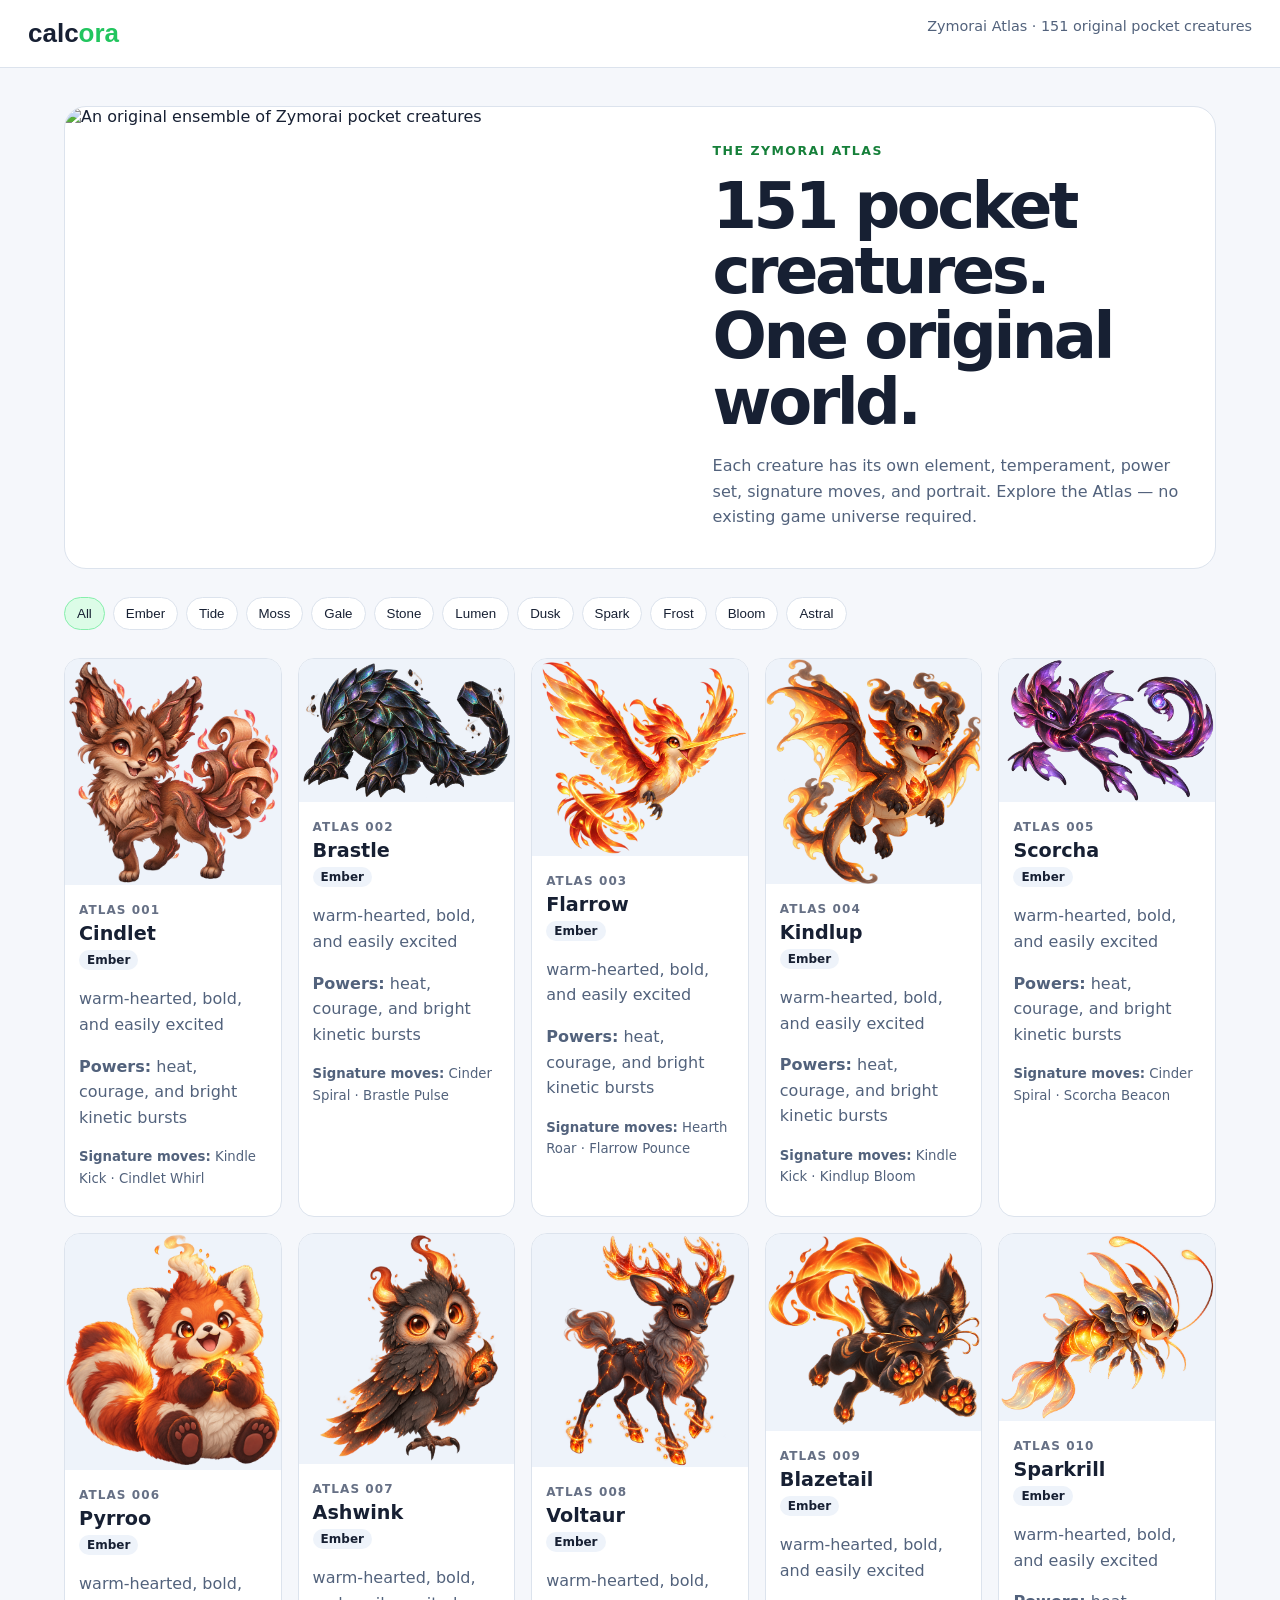
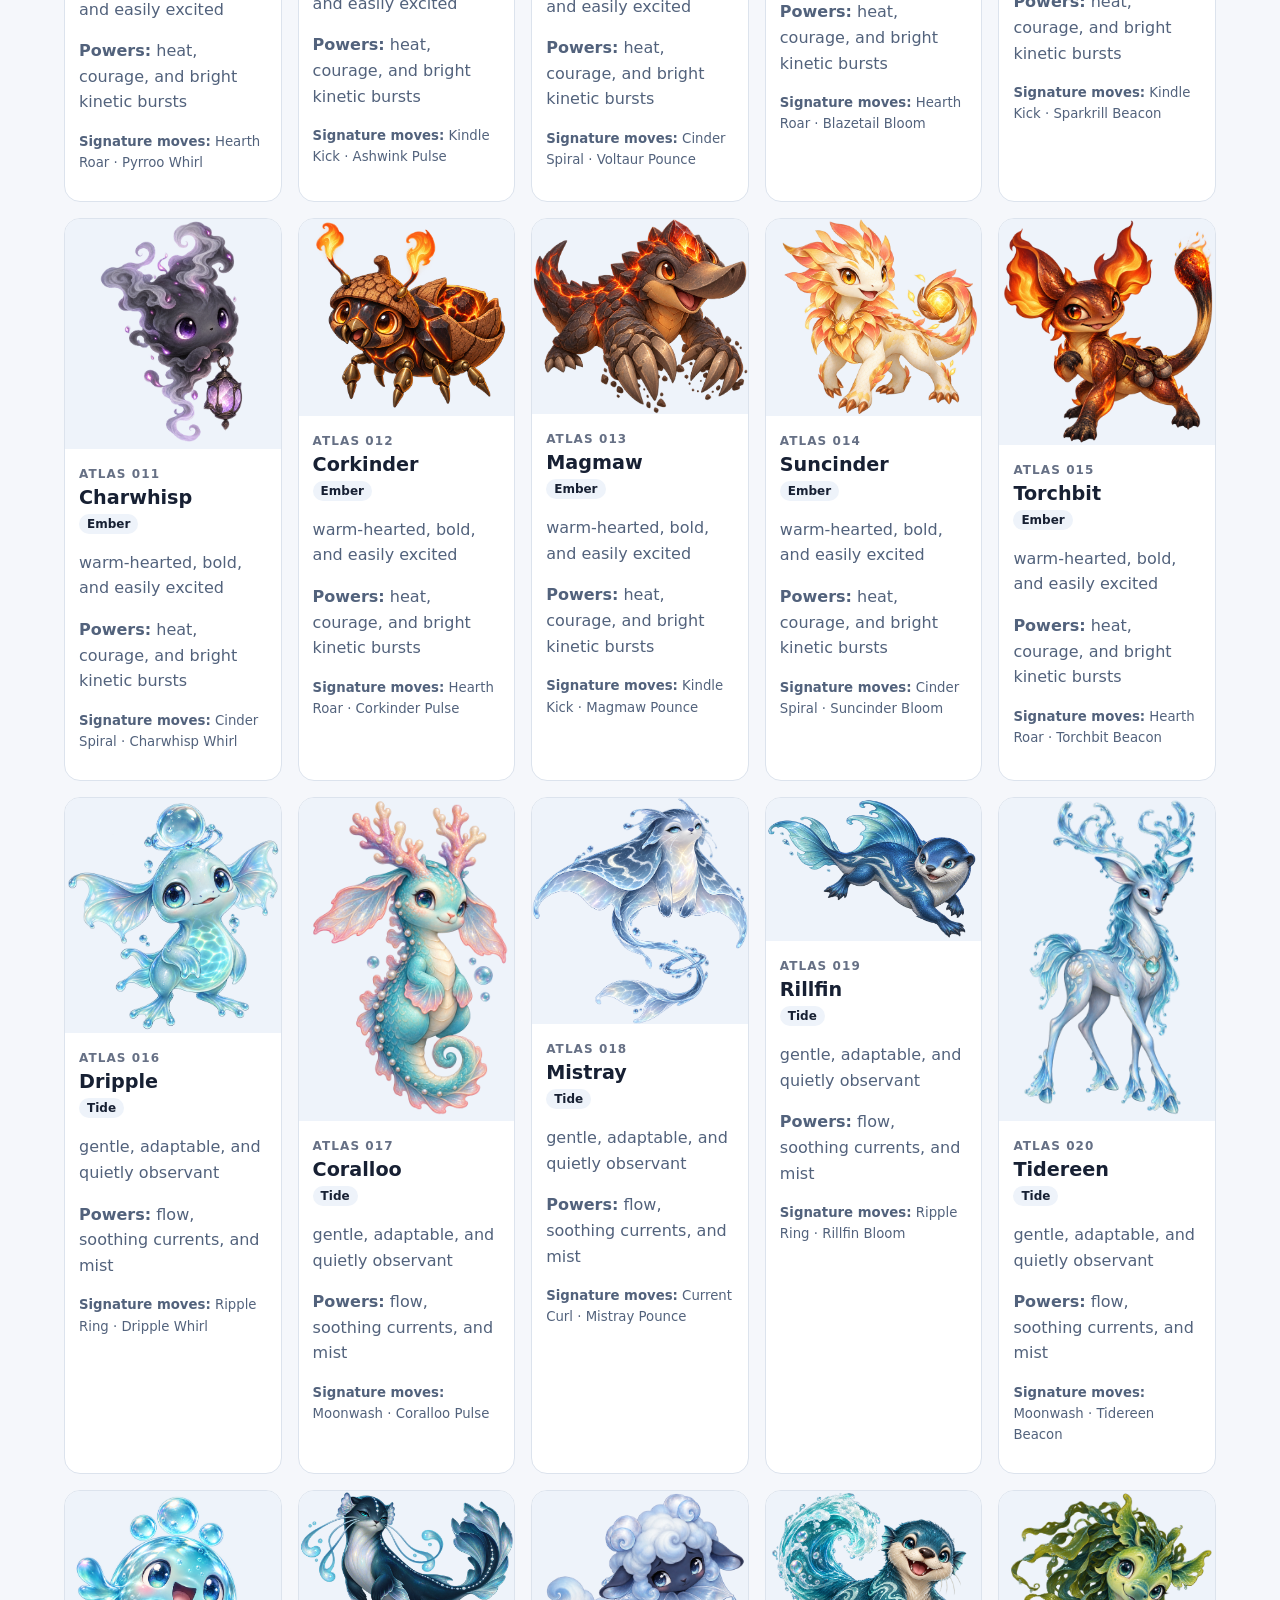
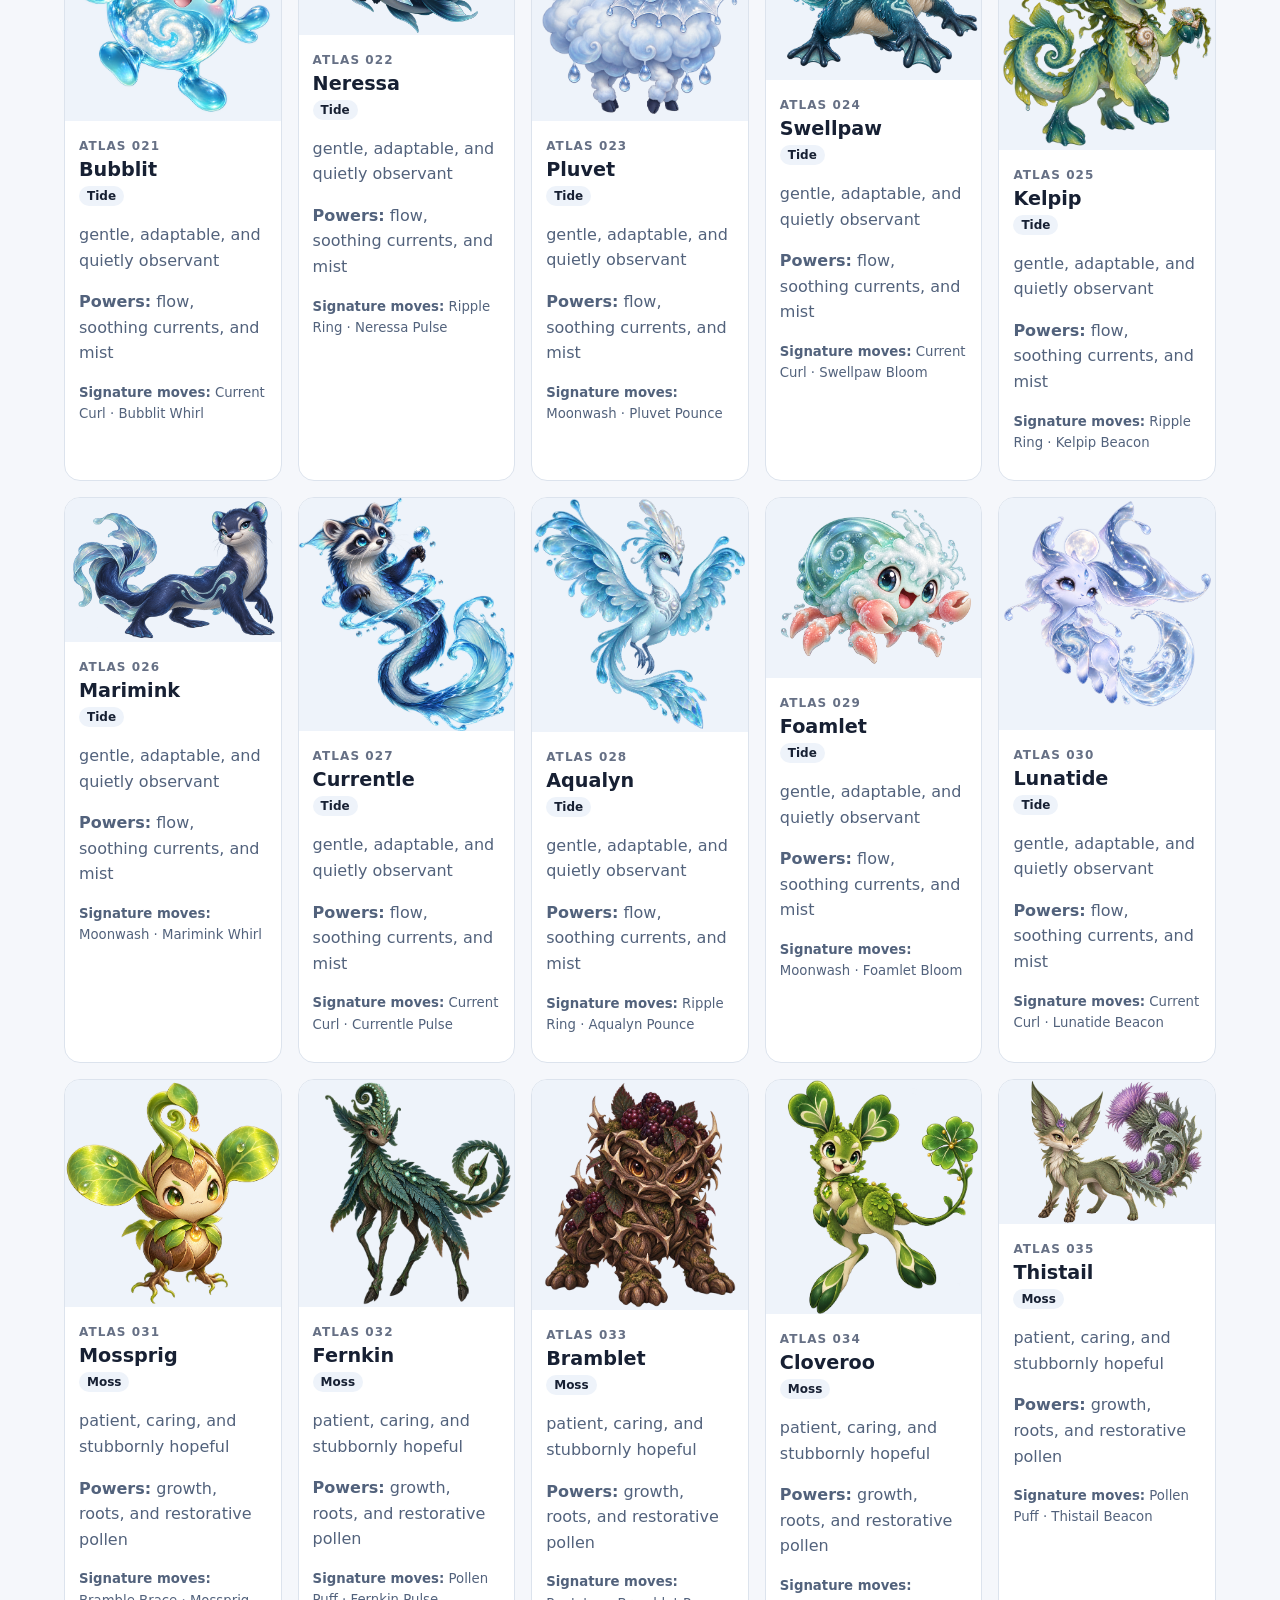
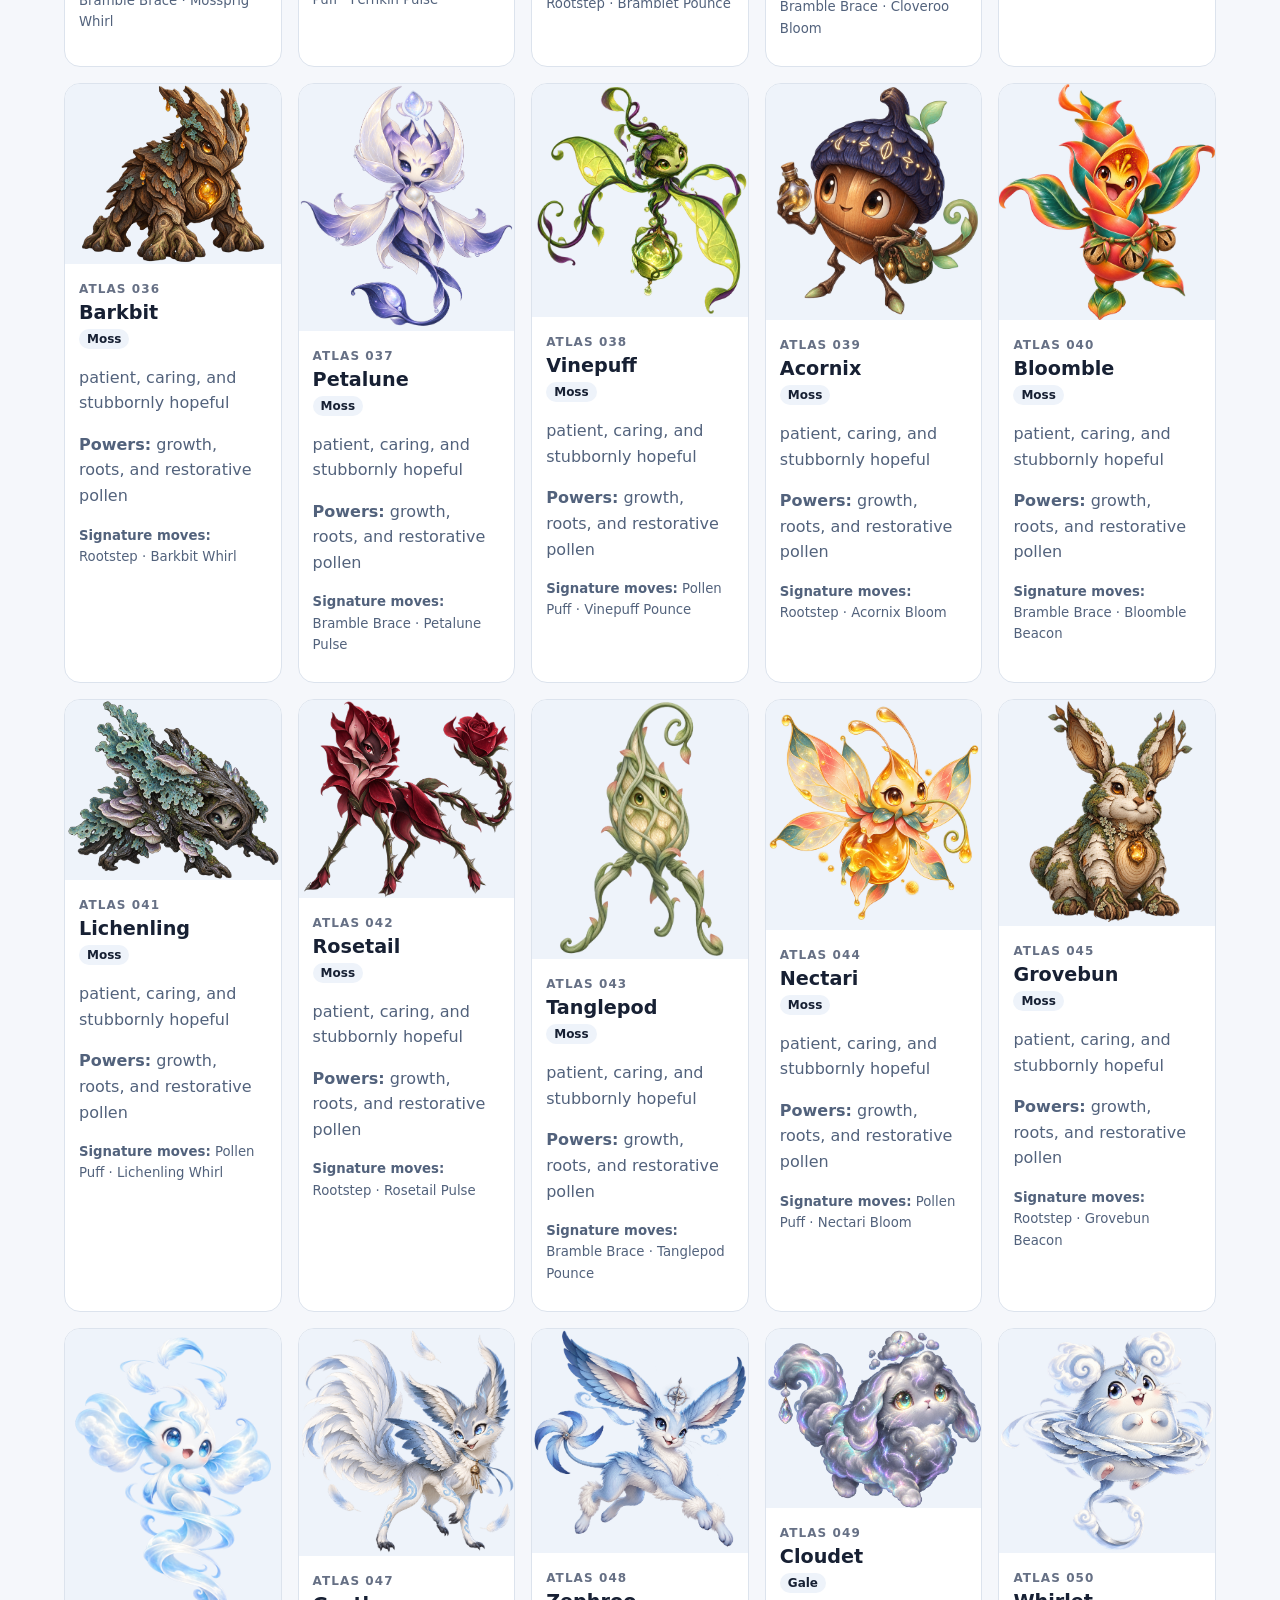
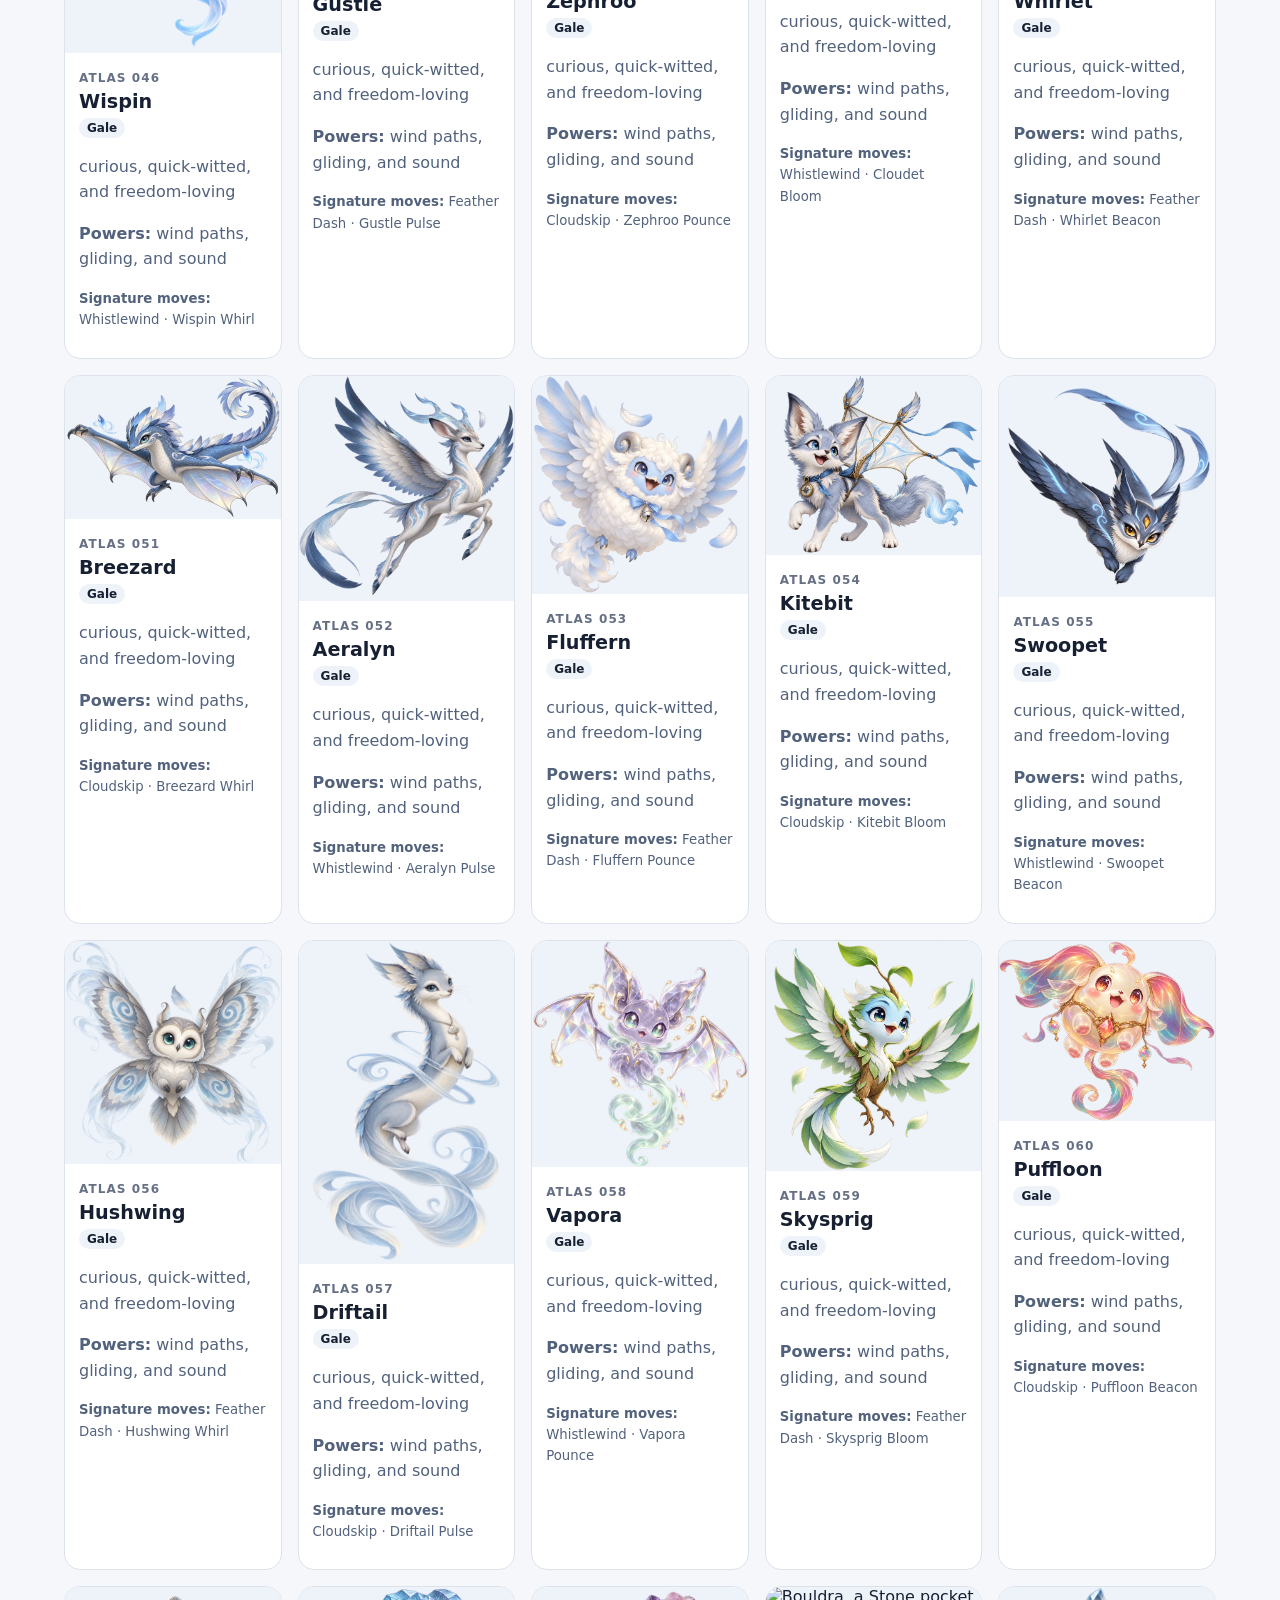
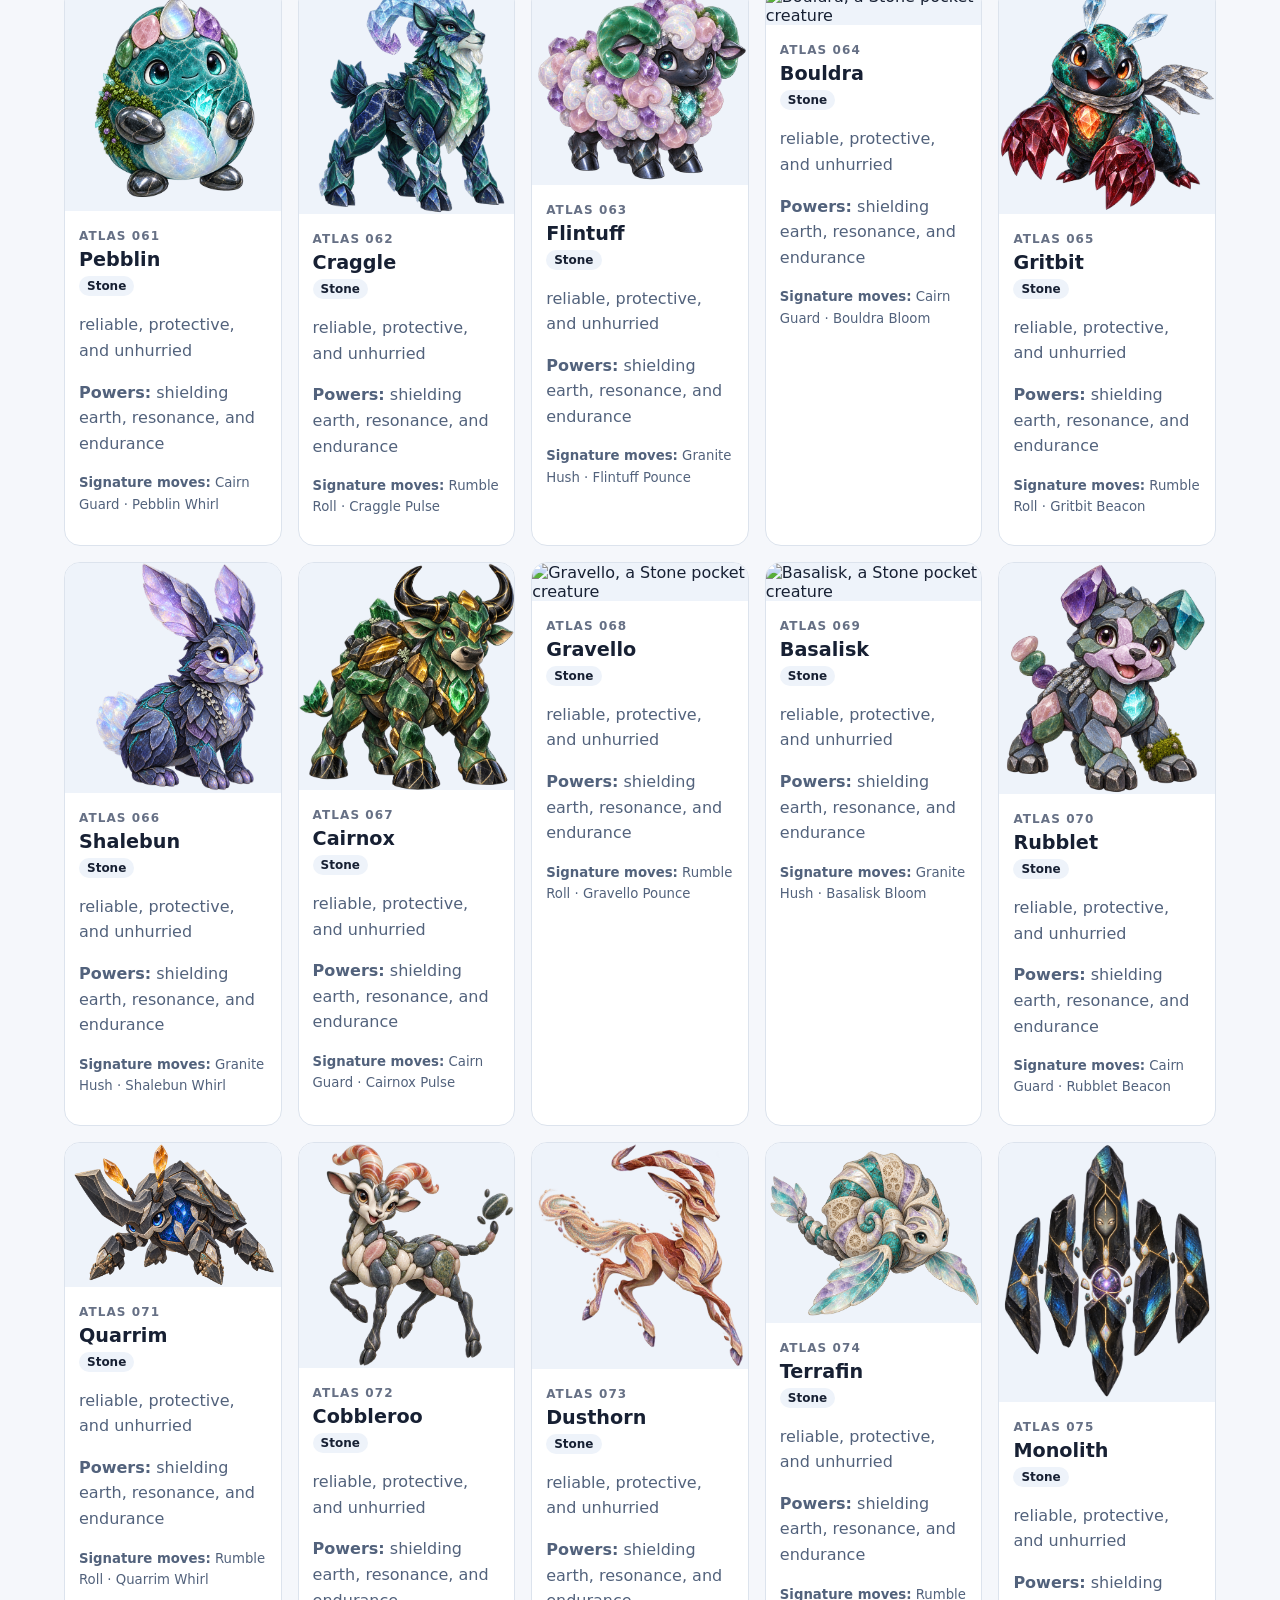
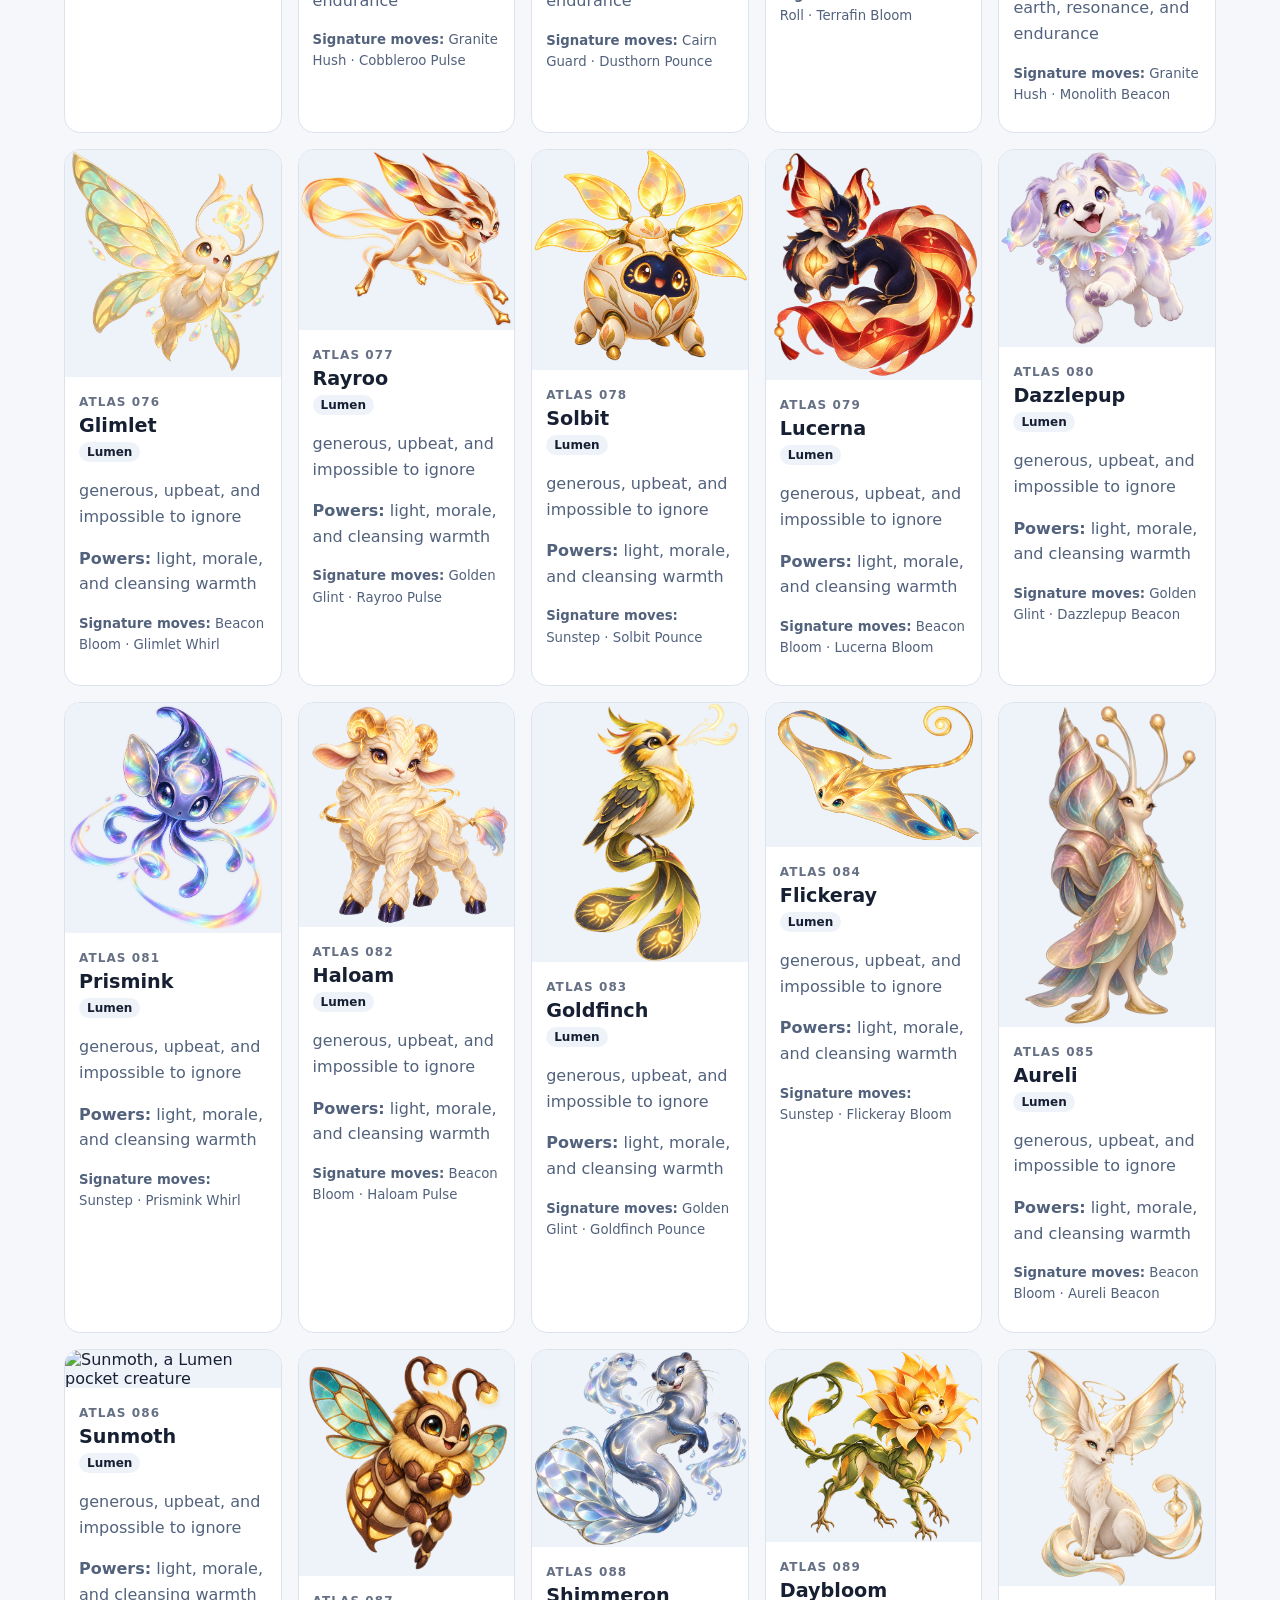
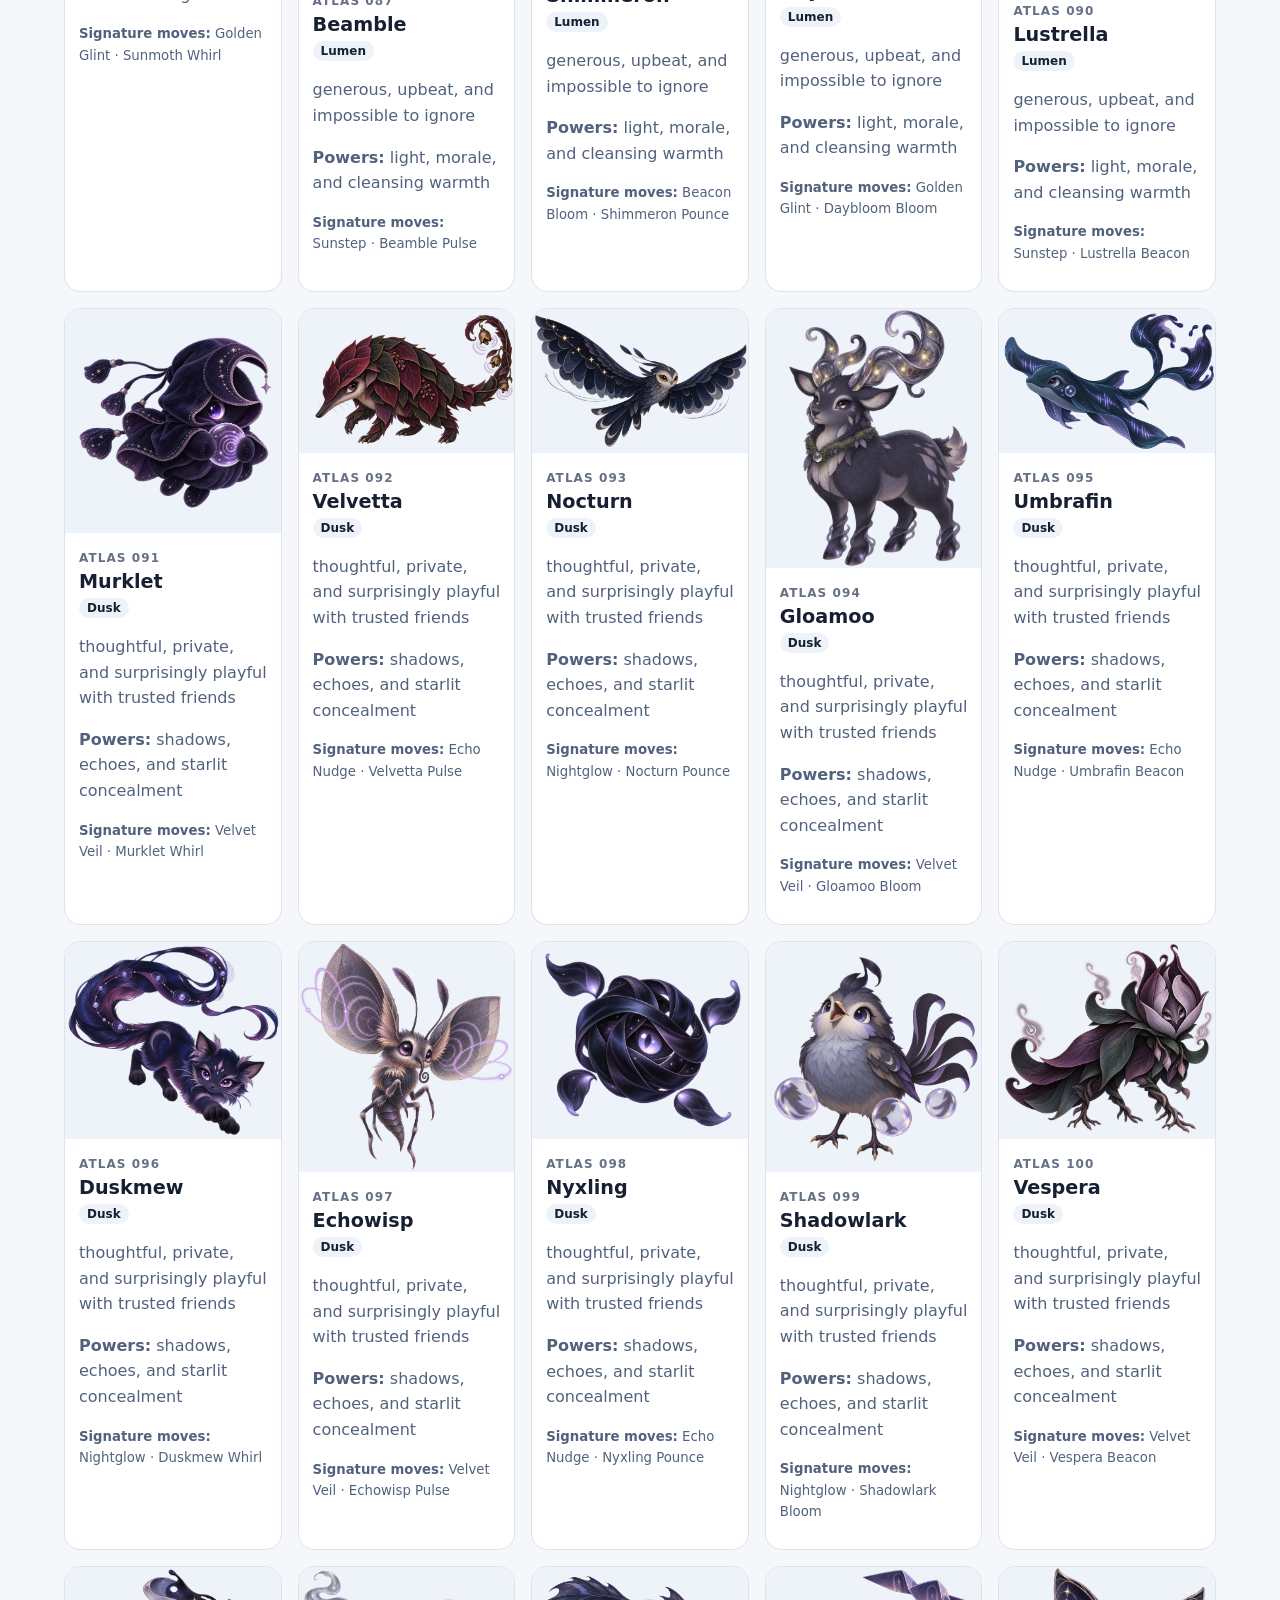
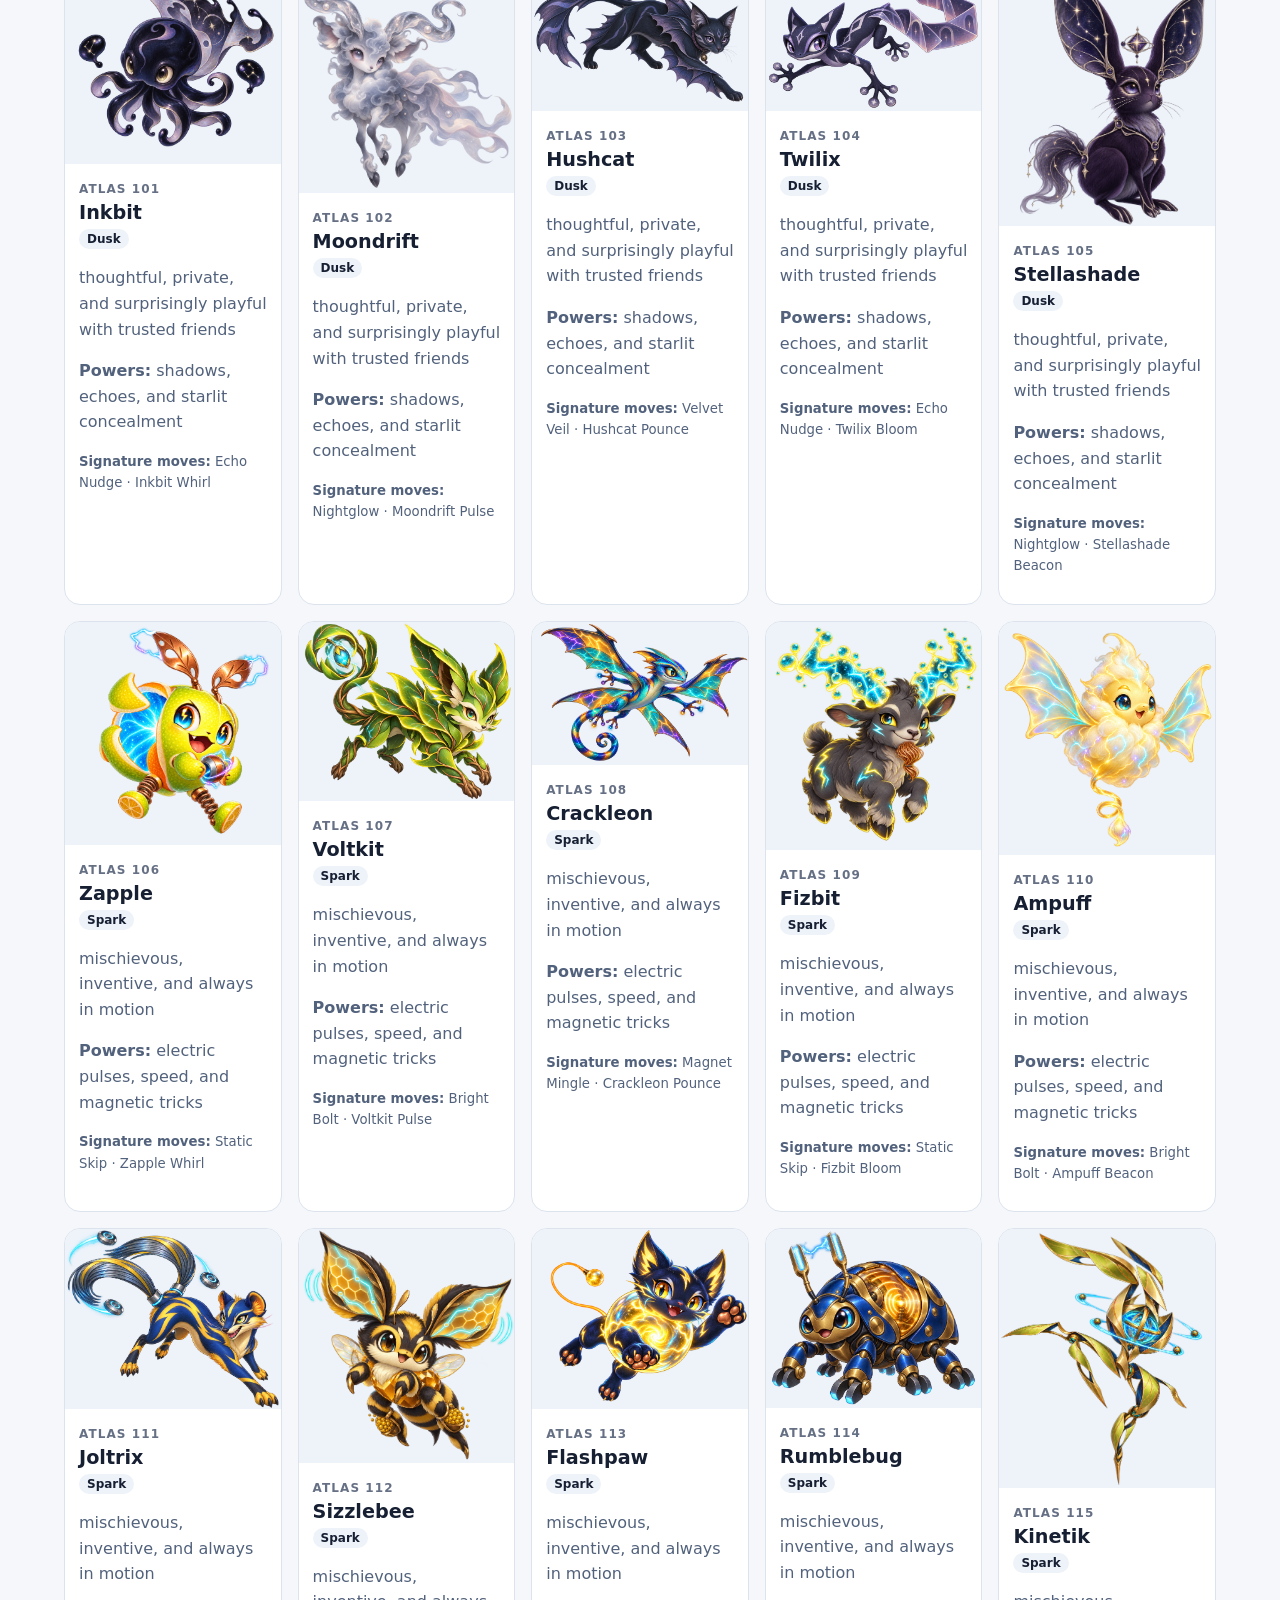
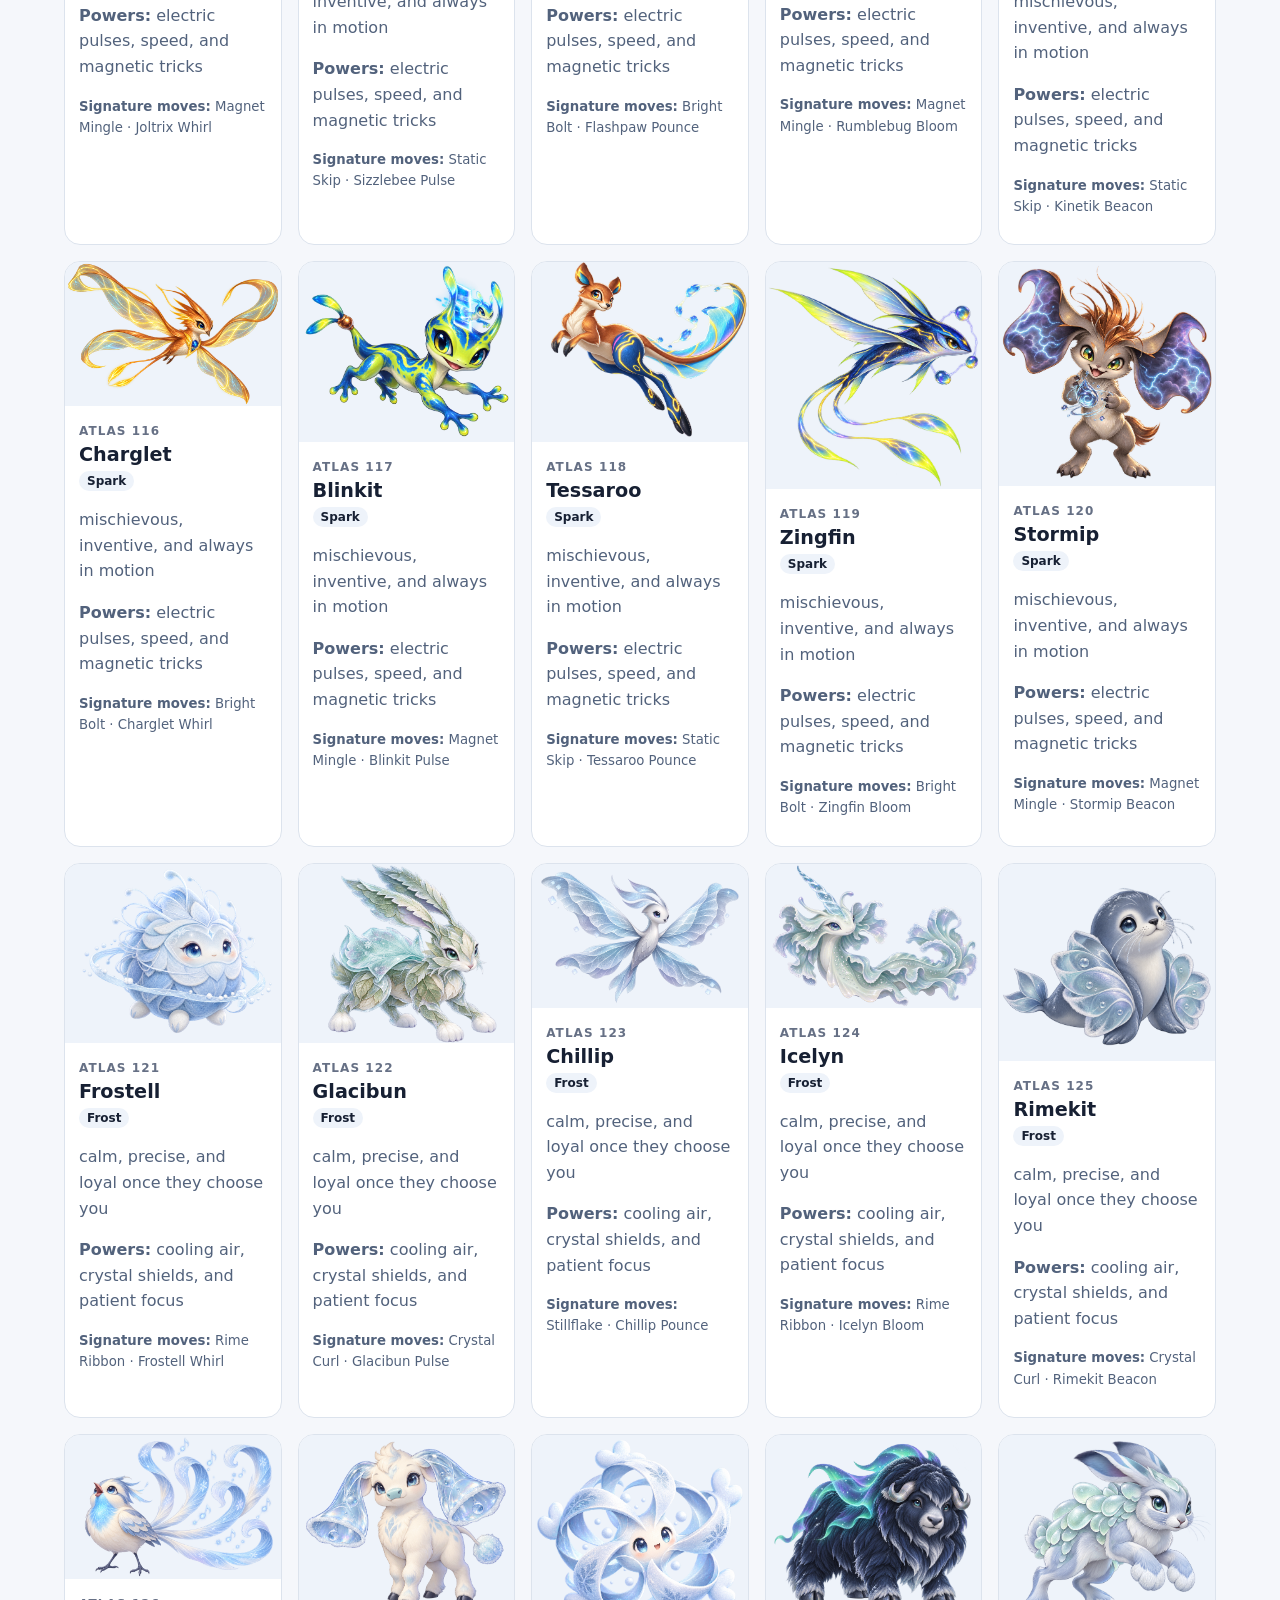
==== index.html @ 91c1f837 "Launch Zymorai Atlas" ====
<!doctype html><html lang="en"><head><meta charset="utf-8"><meta name="viewport" content="width=device-width,initial-scale=1"><meta name="description" content="Meet the original creatures of the Zymorai Atlas."><title>Zymorai Atlas — Pocket Creatures</title><link rel="stylesheet" href="styles.css"><script type="module" src="app.js"></script></head><body><header><a class="brand" href="/en/">calc<span>ora</span></a><span>Zymorai Atlas · 151 original pocket creatures</span></header><main><section class="hero"><img src="field-guide-cover.png" alt="An original ensemble of Zymorai pocket creatures"><div><p class="eyebrow">The Zymorai Atlas</p><h1>151 pocket creatures. One original world.</h1><p>Each creature has its own element, temperament, power set, signature moves, and portrait. Explore the Atlas — no existing game universe required.</p></div></section><div id="filters"></div><section id="grid" class="grid" aria-live="polite"></section></main></body></html>
---- styles.css ----
:root{font-family:Inter,ui-sans-serif,system-ui,sans-serif;color:#172033;background:#f5f7fb;--green:#22c55e;--line:#dce3ed;--muted:#52627c}*{box-sizing:border-box}body{margin:0}header{padding:18px 28px;background:#fff;border-bottom:1px solid var(--line);display:flex;justify-content:space-between;gap:15px;color:var(--muted);font-size:.9rem}.brand{font:800 26px Arial,sans-serif;color:#172033;text-decoration:none}.brand span{color:var(--green)}main{max-width:1200px;margin:38px auto;padding:0 24px}.hero{display:grid;grid-template-columns:1.1fr 1fr;gap:32px;align-items:center;background:#fff;border:1px solid var(--line);border-radius:22px;overflow:hidden}.hero img{width:100%;height:100%;min-height:300px;object-fit:cover}.hero div{padding:22px 30px}.eyebrow{text-transform:uppercase;color:#16803a;font-size:.78rem;letter-spacing:.12em;font-weight:800}h1{font-size:clamp(2.2rem,5vw,4.4rem);line-height:1.02;letter-spacing:-.055em;margin:10px 0 18px}p{color:var(--muted);line-height:1.6}.filters{display:flex;gap:8px;flex-wrap:wrap;margin:28px 0}.filters button{border:1px solid var(--line);border-radius:999px;padding:8px 12px;background:white;color:#172033;font:600 .85rem inherit;cursor:pointer}.filters button.active,.filters button:hover{background:#dcfce7;border-color:#86efac}.grid{display:grid;grid-template-columns:repeat(auto-fill,minmax(210px,1fr));gap:16px}.card{background:#fff;border:1px solid var(--line);border-radius:16px;overflow:hidden}.card img{width:100%;display:block;background:#eef3fa}.copy{padding:14px}.num{font-size:.75rem;color:#667085;font-weight:800;letter-spacing:.09em}.card h2{margin:4px 0;font-size:1.2rem}.element{display:inline-block;padding:3px 8px;border-radius:99px;font-size:.75rem;font-weight:800;color:#172033;background:#eef3fa}.moves{font-size:.83rem;color:var(--muted)}dialog{border:0;border-radius:18px;padding:0;width:min(680px,calc(100% - 32px);)}@media(max-width:720px){header span{display:none}main{margin:22px auto;padding:0 15px}.hero{grid-template-columns:1fr}.hero img{min-height:230px}.hero div{padding:10px 22px 24px}}
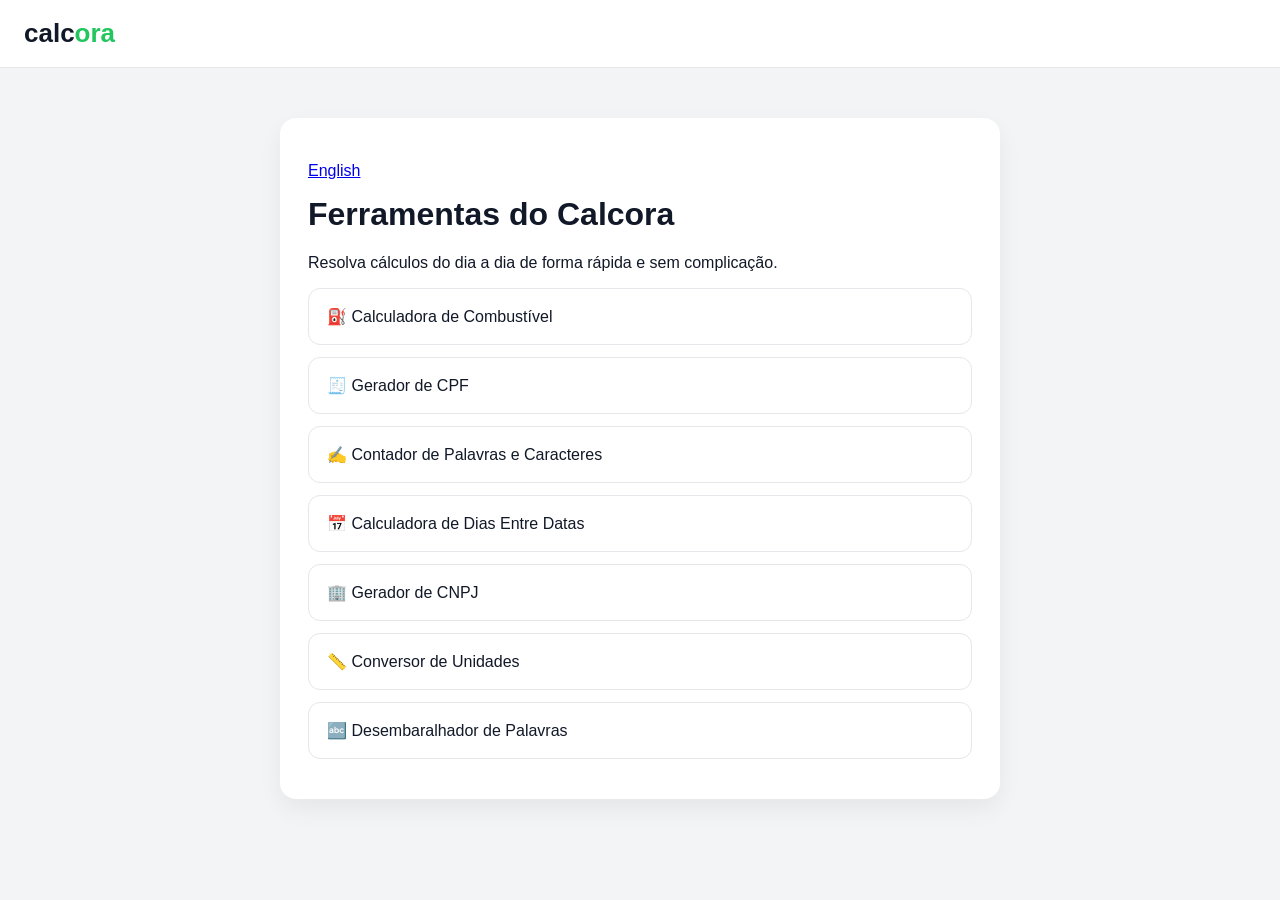
==== commit 0b3adfd7: "Restore Calcora tools at root" ====
--- a/index.html
+++ b/index.html
@@ -1 +1,56 @@
-<!doctype html><html lang="en"><head><meta charset="utf-8"><meta name="viewport" content="width=device-width,initial-scale=1"><meta name="description" content="Meet the original creatures of the Zymorai Atlas."><title>Zymorai Atlas — Pocket Creatures</title><link rel="stylesheet" href="styles.css"><script type="module" src="app.js"></script></head><body><header><a class="brand" href="/en/">calc<span>ora</span></a><span>Zymorai Atlas · 151 original pocket creatures</span></header><main><section class="hero"><img src="field-guide-cover.png" alt="An original ensemble of Zymorai pocket creatures"><div><p class="eyebrow">The Zymorai Atlas</p><h1>151 pocket creatures. One original world.</h1><p>Each creature has its own element, temperament, power set, signature moves, and portrait. Explore the Atlas — no existing game universe required.</p></div></section><div id="filters"></div><section id="grid" class="grid" aria-live="polite"></section></main></body></html>
+<!DOCTYPE html>
+<html lang="pt-BR">
+<head>
+  <meta charset="UTF-8">
+  <meta name="viewport" content="width=device-width, initial-scale=1.0">
+
+  <title>Calcora - Ferramentas simples e rápidas</title>
+  <meta name="description" content="Ferramentas online simples para cálculos rápidos, conversões e utilidades do dia a dia.">
+
+  <link rel="stylesheet" href="/style.css">
+</head>
+
+<body>
+
+<header>
+  <a class="logo" href="/">calc<span>ora</span></a>
+</header>
+
+<main>
+  <div class="card">
+
+    <p><a href="/en/">English</a></p>
+
+    <h1>Ferramentas do Calcora</h1>
+    <p>Resolva cálculos do dia a dia de forma rápida e sem complicação.</p>
+
+    <div class="tool-list">
+
+      <a href="/calculadora-combustivel/">
+        ⛽ Calculadora de Combustível
+      </a>
+      <a href="/gerador-cpf/">
+        🧾 Gerador de CPF
+      </a>
+      <a href="/contador-palavras/">
+        ✍️ Contador de Palavras e Caracteres
+      </a>
+      <a href="/calculadora-dias/">
+        📅 Calculadora de Dias Entre Datas
+      </a>
+      <a href="/gerador-cnpj/">
+        🏢 Gerador de CNPJ
+      </a>
+      <a href="/conversor-unidades/">
+        📏 Conversor de Unidades
+      </a>
+      <a href="/desembaralhador-palavras/">
+        🔤 Desembaralhador de Palavras
+      </a>
+    </div>
+
+  </div>
+</main>
+
+</body>
+</html>
--- a/style.css
+++ b/style.css
@@ -0,0 +1,138 @@
+body {
+  font-family: Arial, sans-serif;
+  background: #f3f4f6;
+  color: #111827;
+  margin: 0;
+  padding: 0;
+}
+
+header {
+  background: white;
+  border-bottom: 1px solid #e5e7eb;
+  padding: 18px 24px;
+}
+
+.logo {
+  font-size: 26px;
+  font-weight: 800;
+  color: #111827;
+  text-decoration: none;
+}
+
+.logo span {
+  color: #22c55e;
+}
+
+main {
+  max-width: 720px;
+  margin: 50px auto;
+  padding: 0 20px;
+}
+
+.card {
+  background: white;
+  padding: 28px;
+  border-radius: 16px;
+  box-shadow: 0 10px 24px rgba(0,0,0,0.06);
+}
+
+h1 {
+  margin-top: 0;
+}
+
+label {
+  display: block;
+  margin-top: 15px;
+  color: #374151;
+}
+
+input,
+button {
+  width: 100%;
+  box-sizing: border-box;
+  padding: 12px;
+  margin-top: 8px;
+  border-radius: 10px;
+  font-size: 16px;
+}
+
+input {
+  border: 1px solid #d1d5db;
+}
+
+button {
+  margin-top: 20px;
+  background: #22c55e;
+  color: white;
+  border: 0;
+  font-weight: bold;
+  cursor: pointer;
+}
+
+button:hover {
+  background: #16a34a;
+}
+
+.result {
+  margin-top: 20px;
+  font-size: 20px;
+  font-weight: bold;
+}
+
+.tool-list a {
+  display: block;
+  background: white;
+  padding: 18px;
+  border-radius: 12px;
+  margin: 12px 0;
+  text-decoration: none;
+  color: #111827;
+  border: 1px solid #e5e7eb;
+}
+
+.tool-list a:hover {
+  border-color: #22c55e;
+}
+
+textarea {
+  width: 100%;
+  box-sizing: border-box;
+  min-height: 180px;
+  padding: 12px;
+  margin-top: 8px;
+  border-radius: 10px;
+  font-size: 16px;
+  border: 1px solid #d1d5db;
+  font-family: Arial, sans-serif;
+}
+
+select {
+  width: 100%;
+  box-sizing: border-box;
+  padding: 12px;
+  margin-top: 8px;
+  border-radius: 10px;
+  font-size: 16px;
+  border: 1px solid #d1d5db;
+  background: white;
+}
+
+.word-group-title {
+  margin-top: 24px;
+  margin-bottom: 10px;
+  font-size: 20px;
+  color: #111827;
+}
+
+.word-group {
+  display: grid;
+  grid-template-columns: repeat(auto-fit, minmax(120px, 1fr));
+  gap: 8px;
+}
+
+.word-result {
+  padding: 10px 12px;
+  background: #f9fafb;
+  border: 1px solid #e5e7eb;
+  border-radius: 10px;
+}
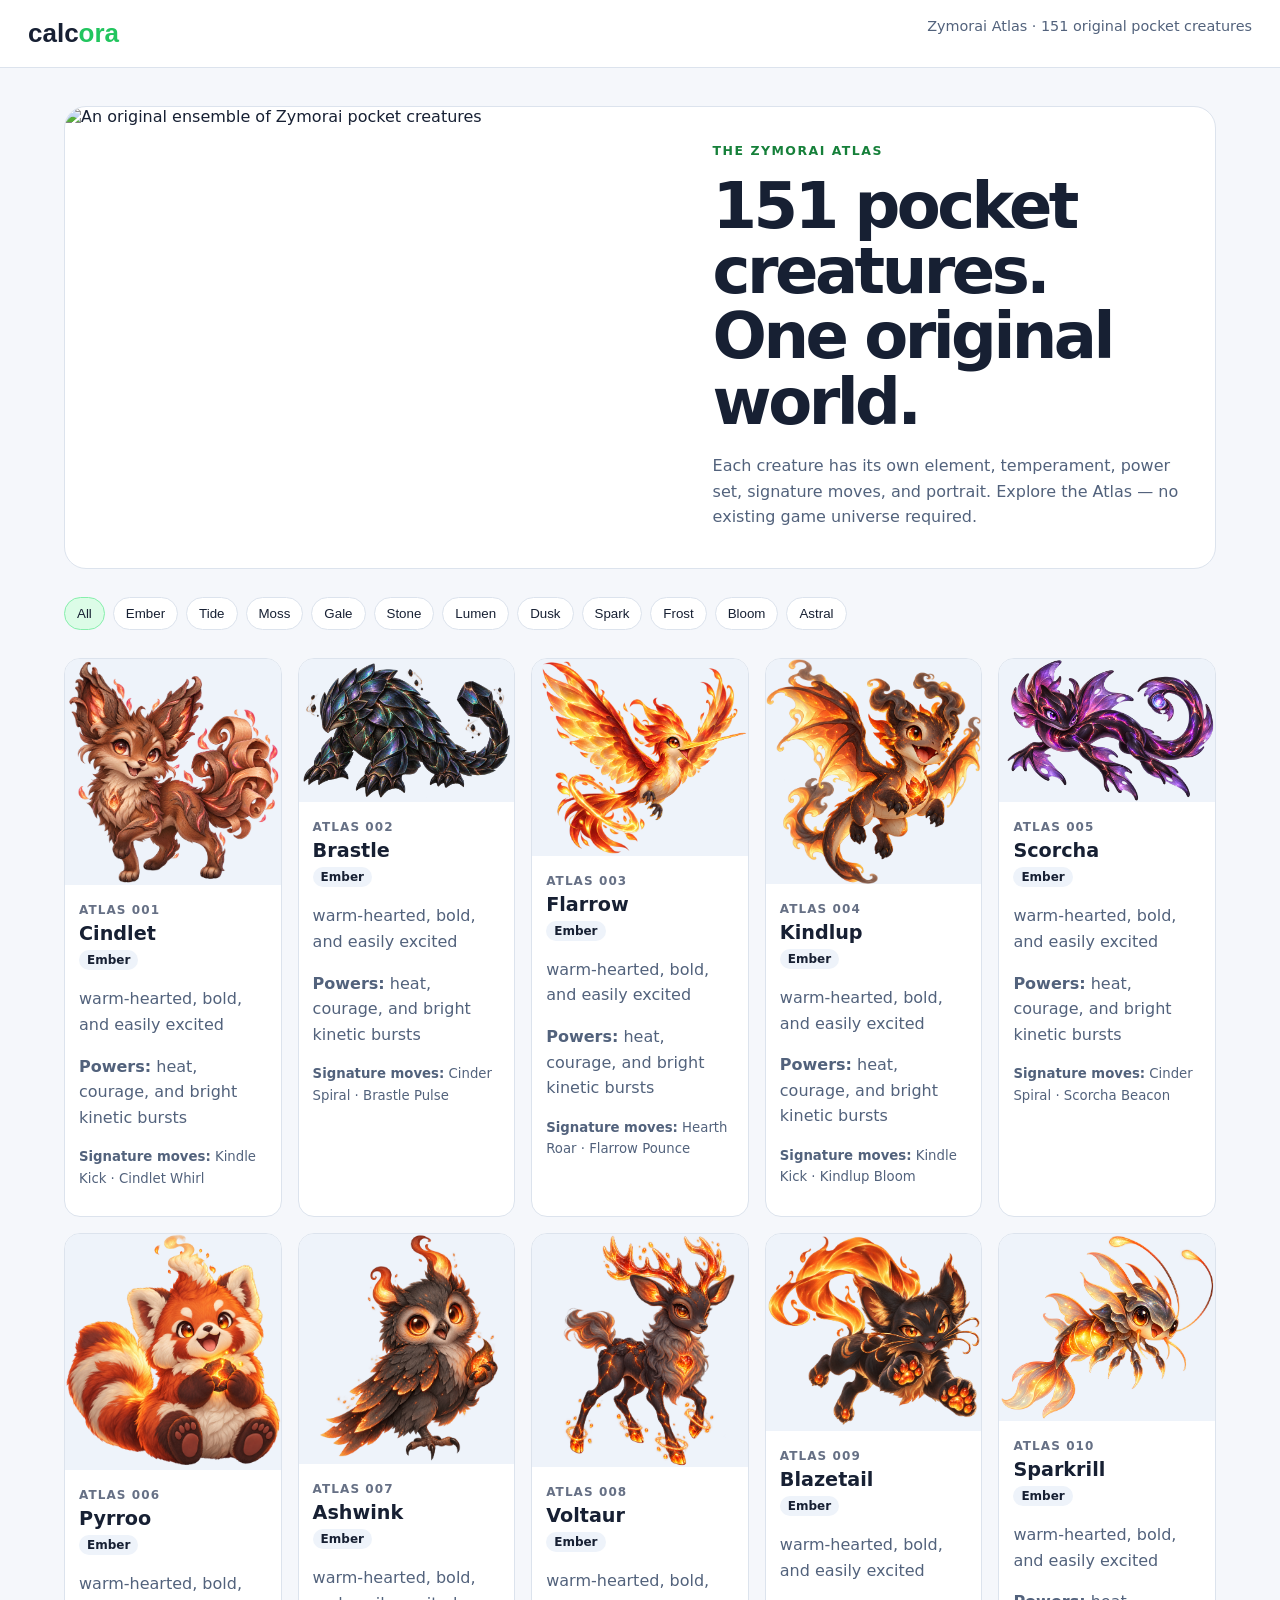
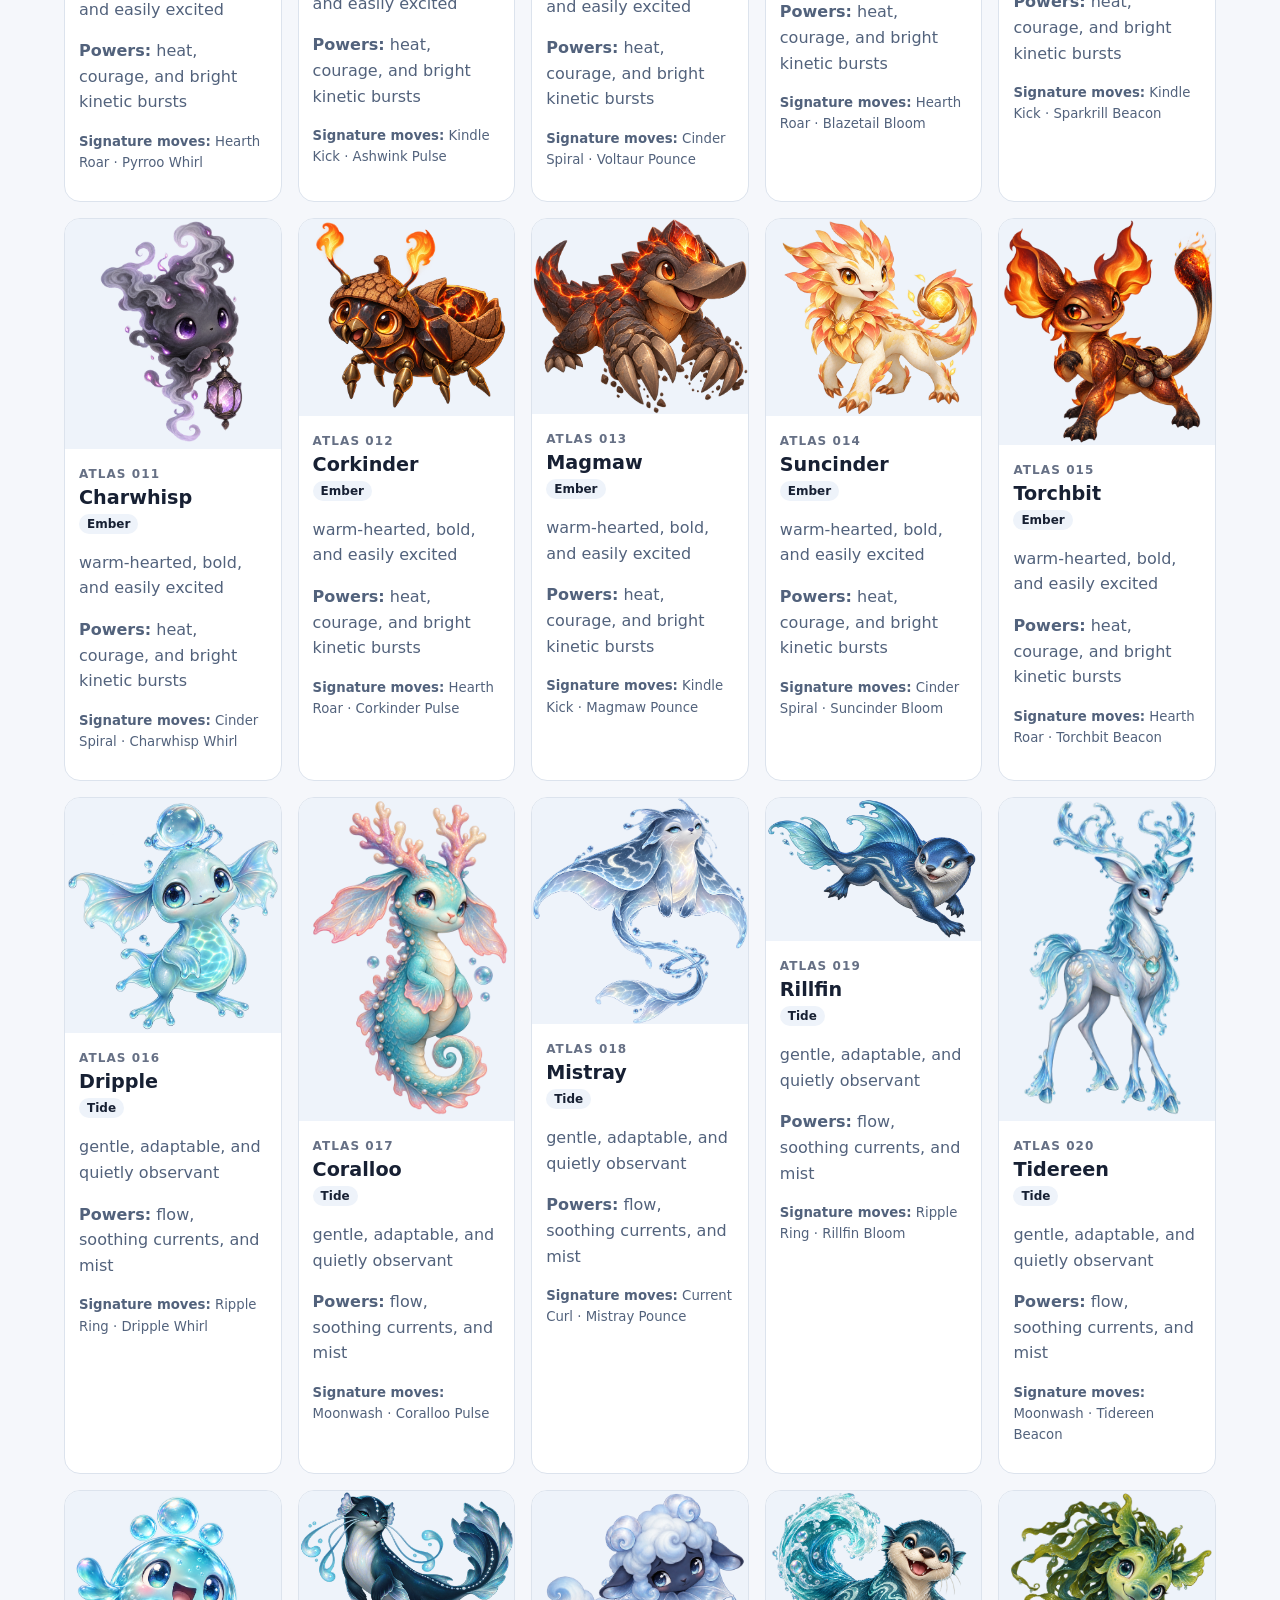
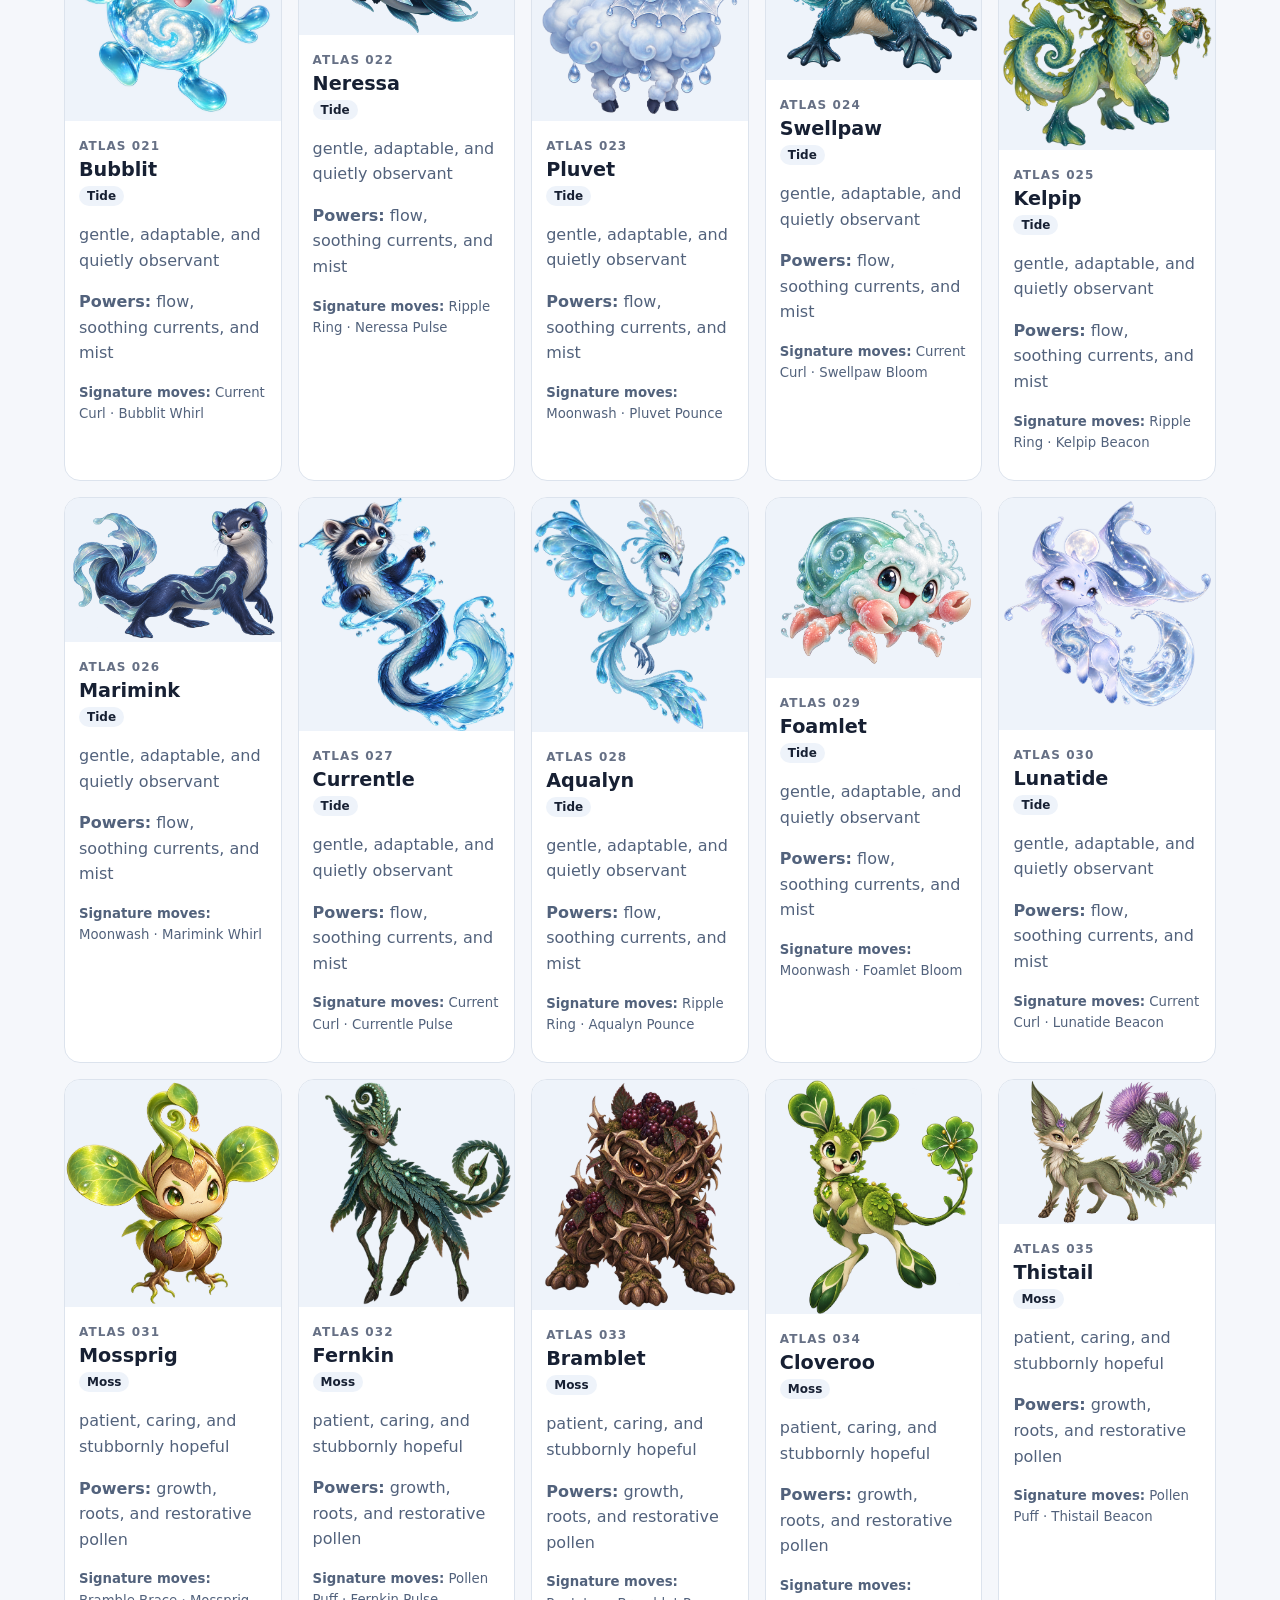
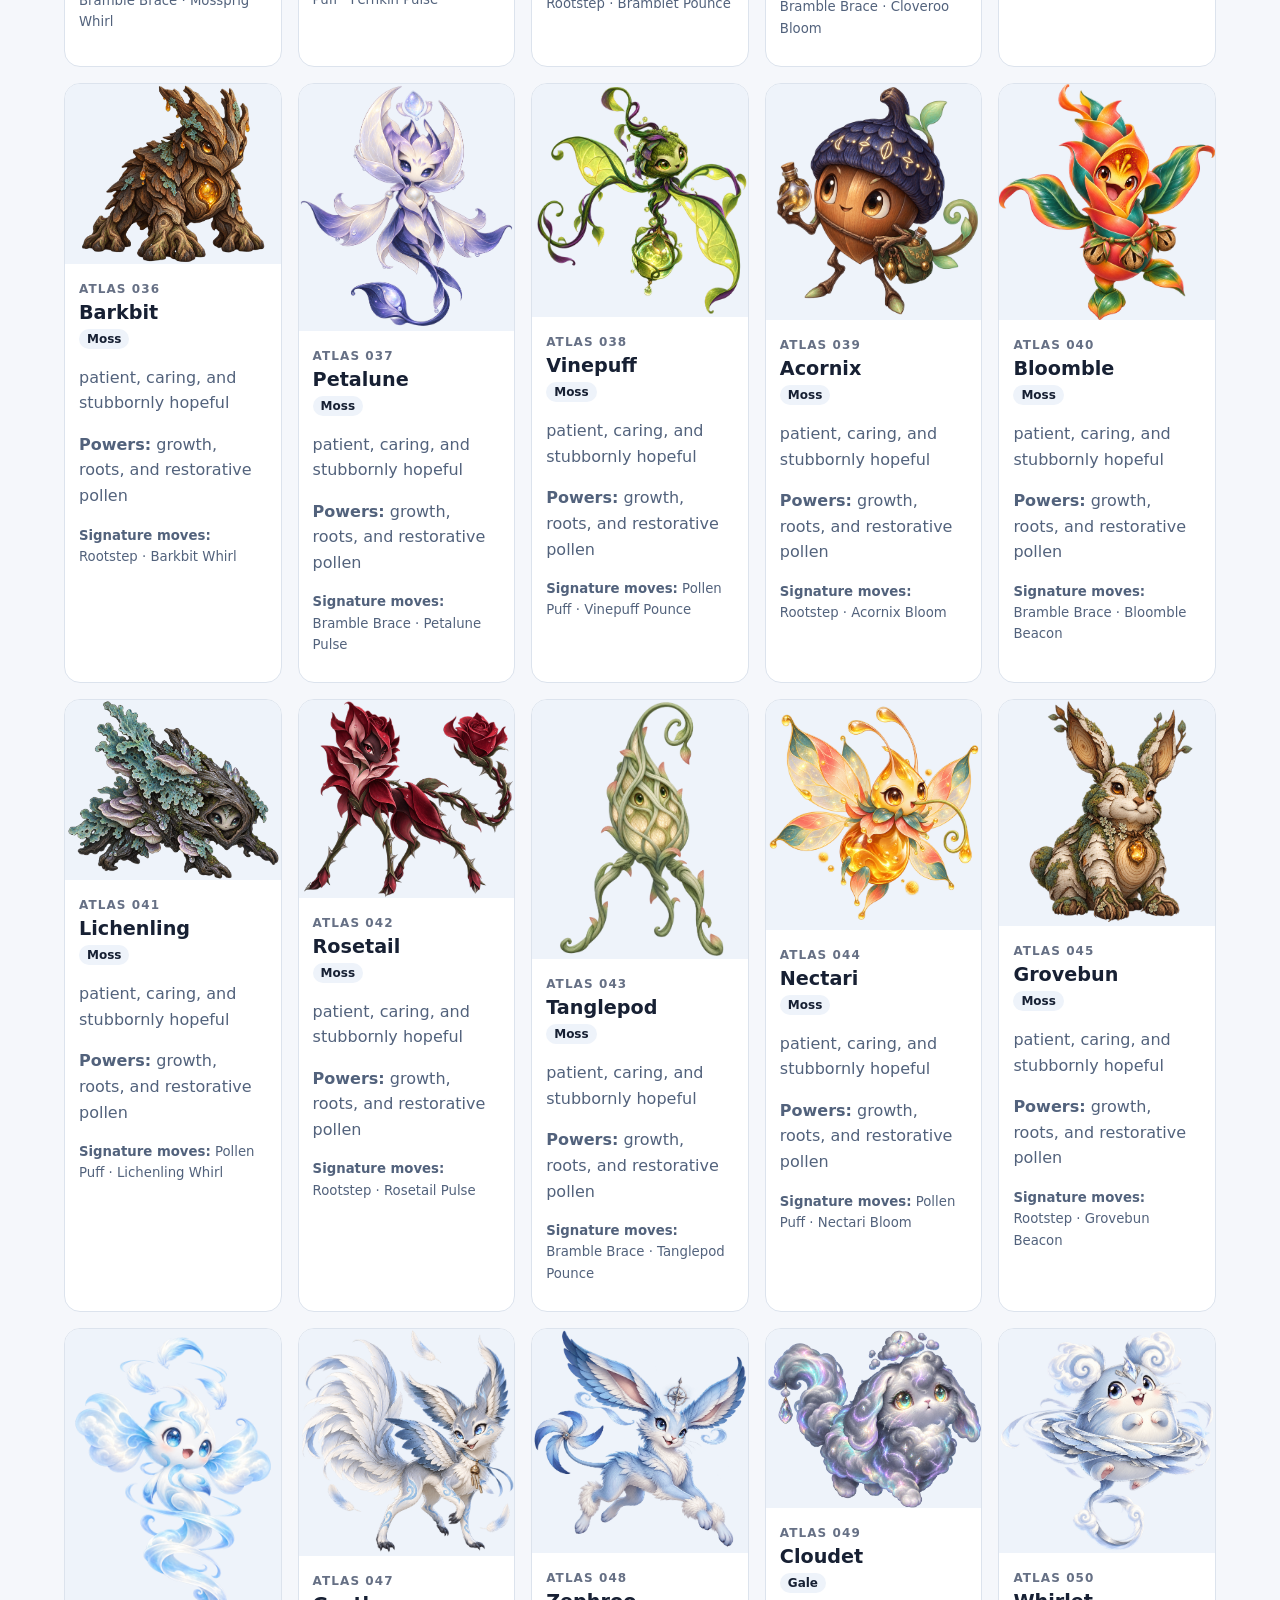
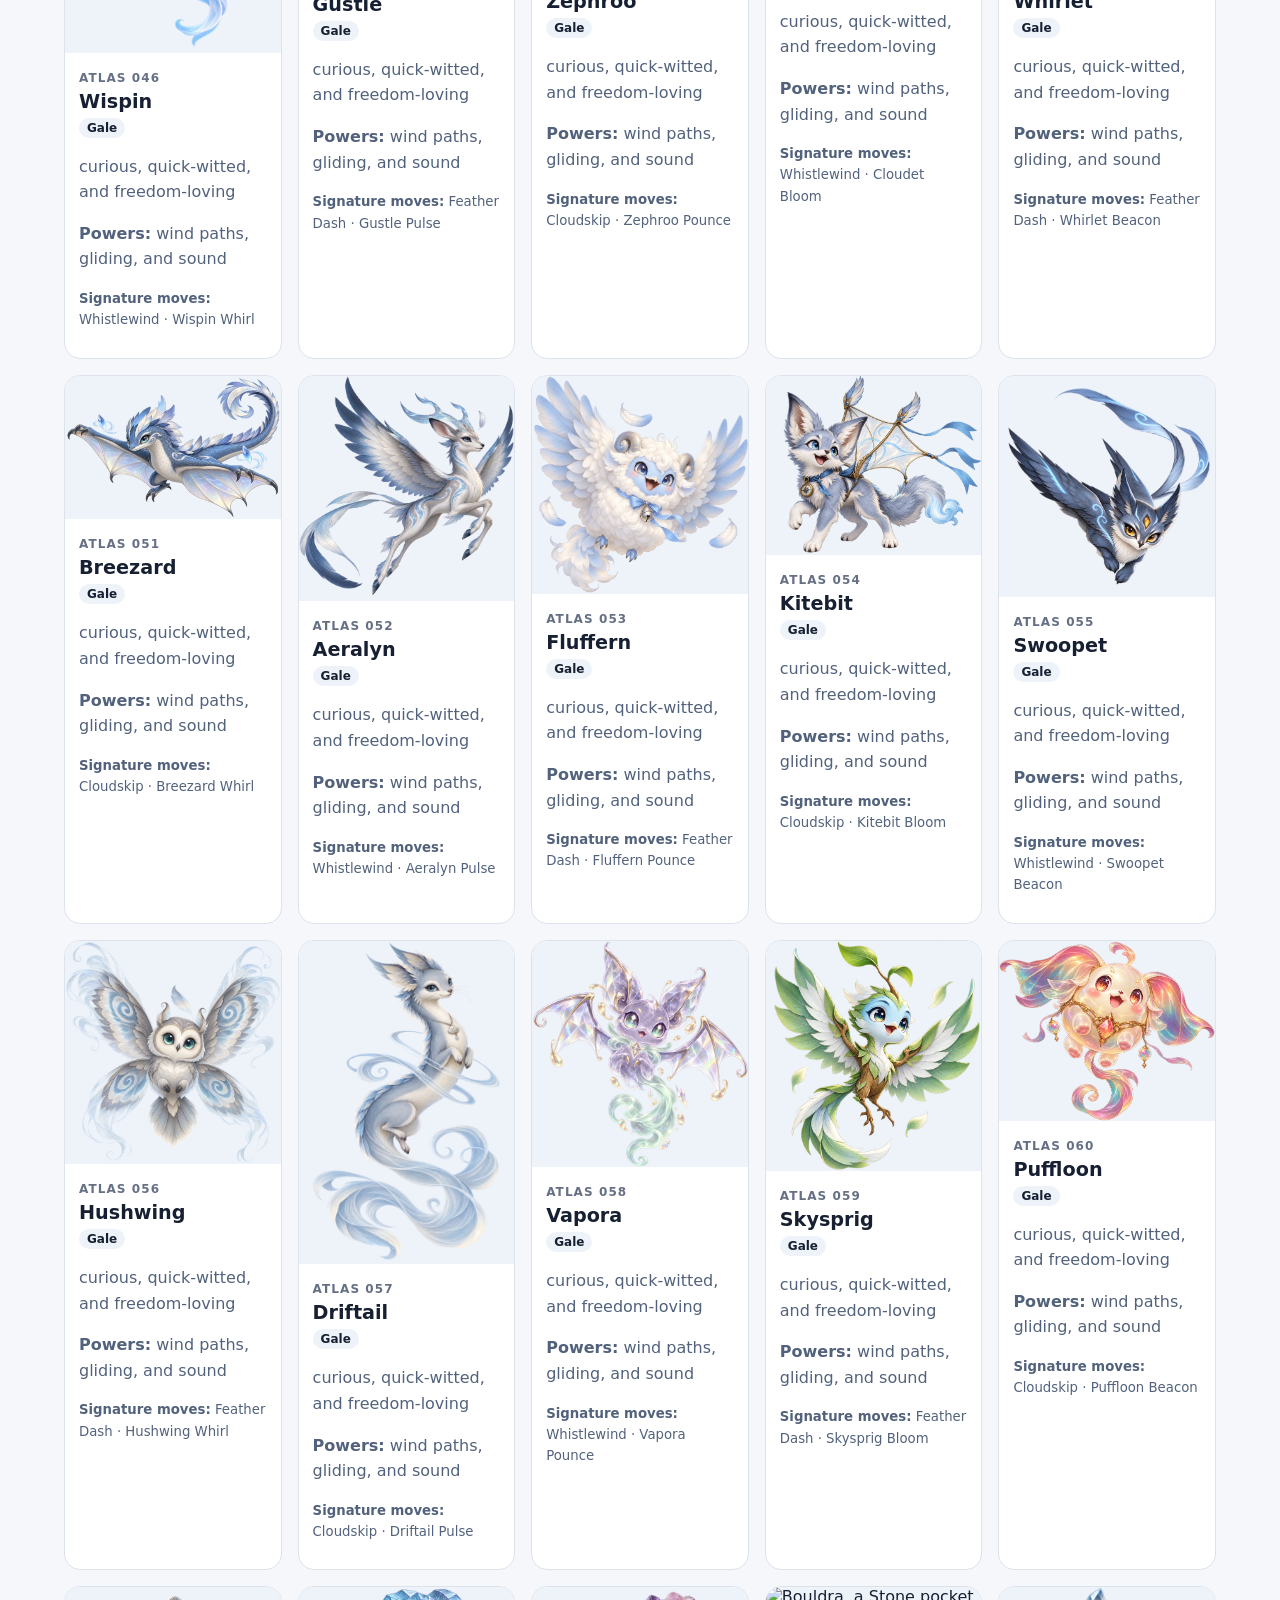
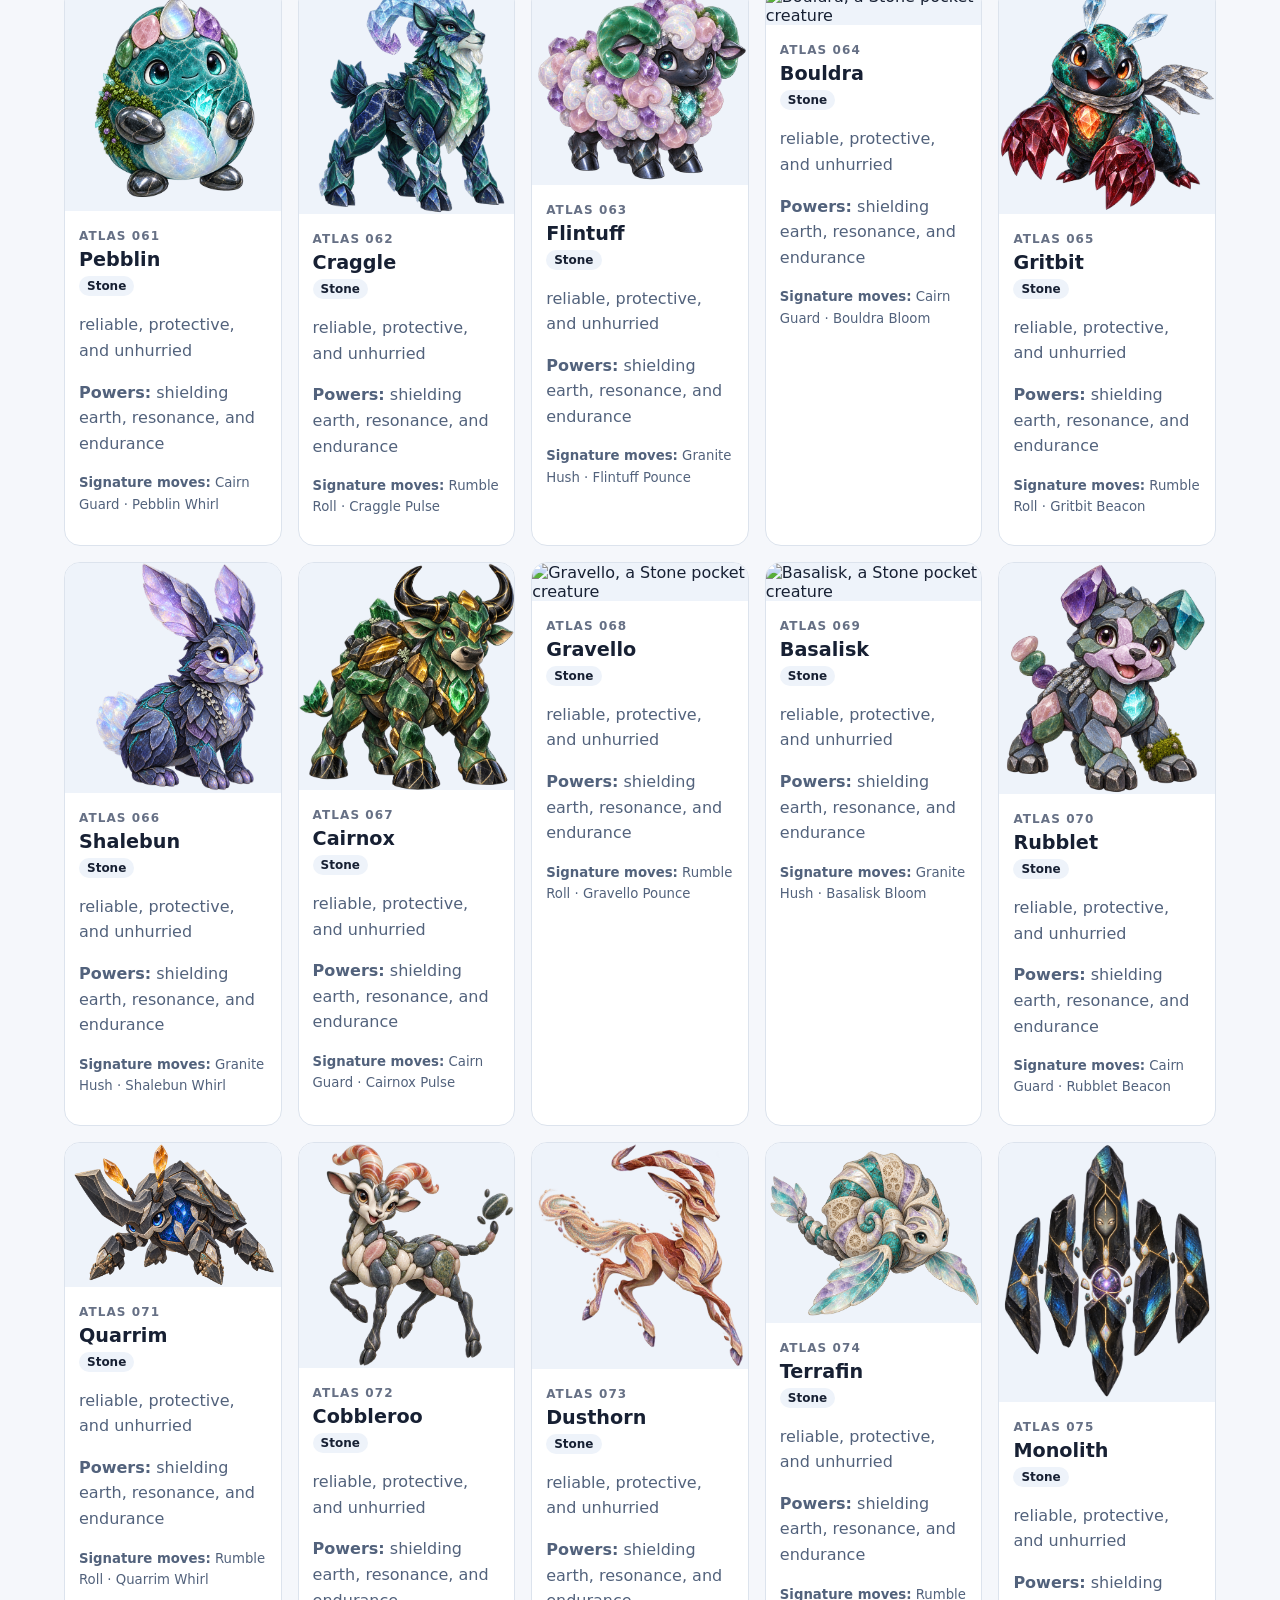
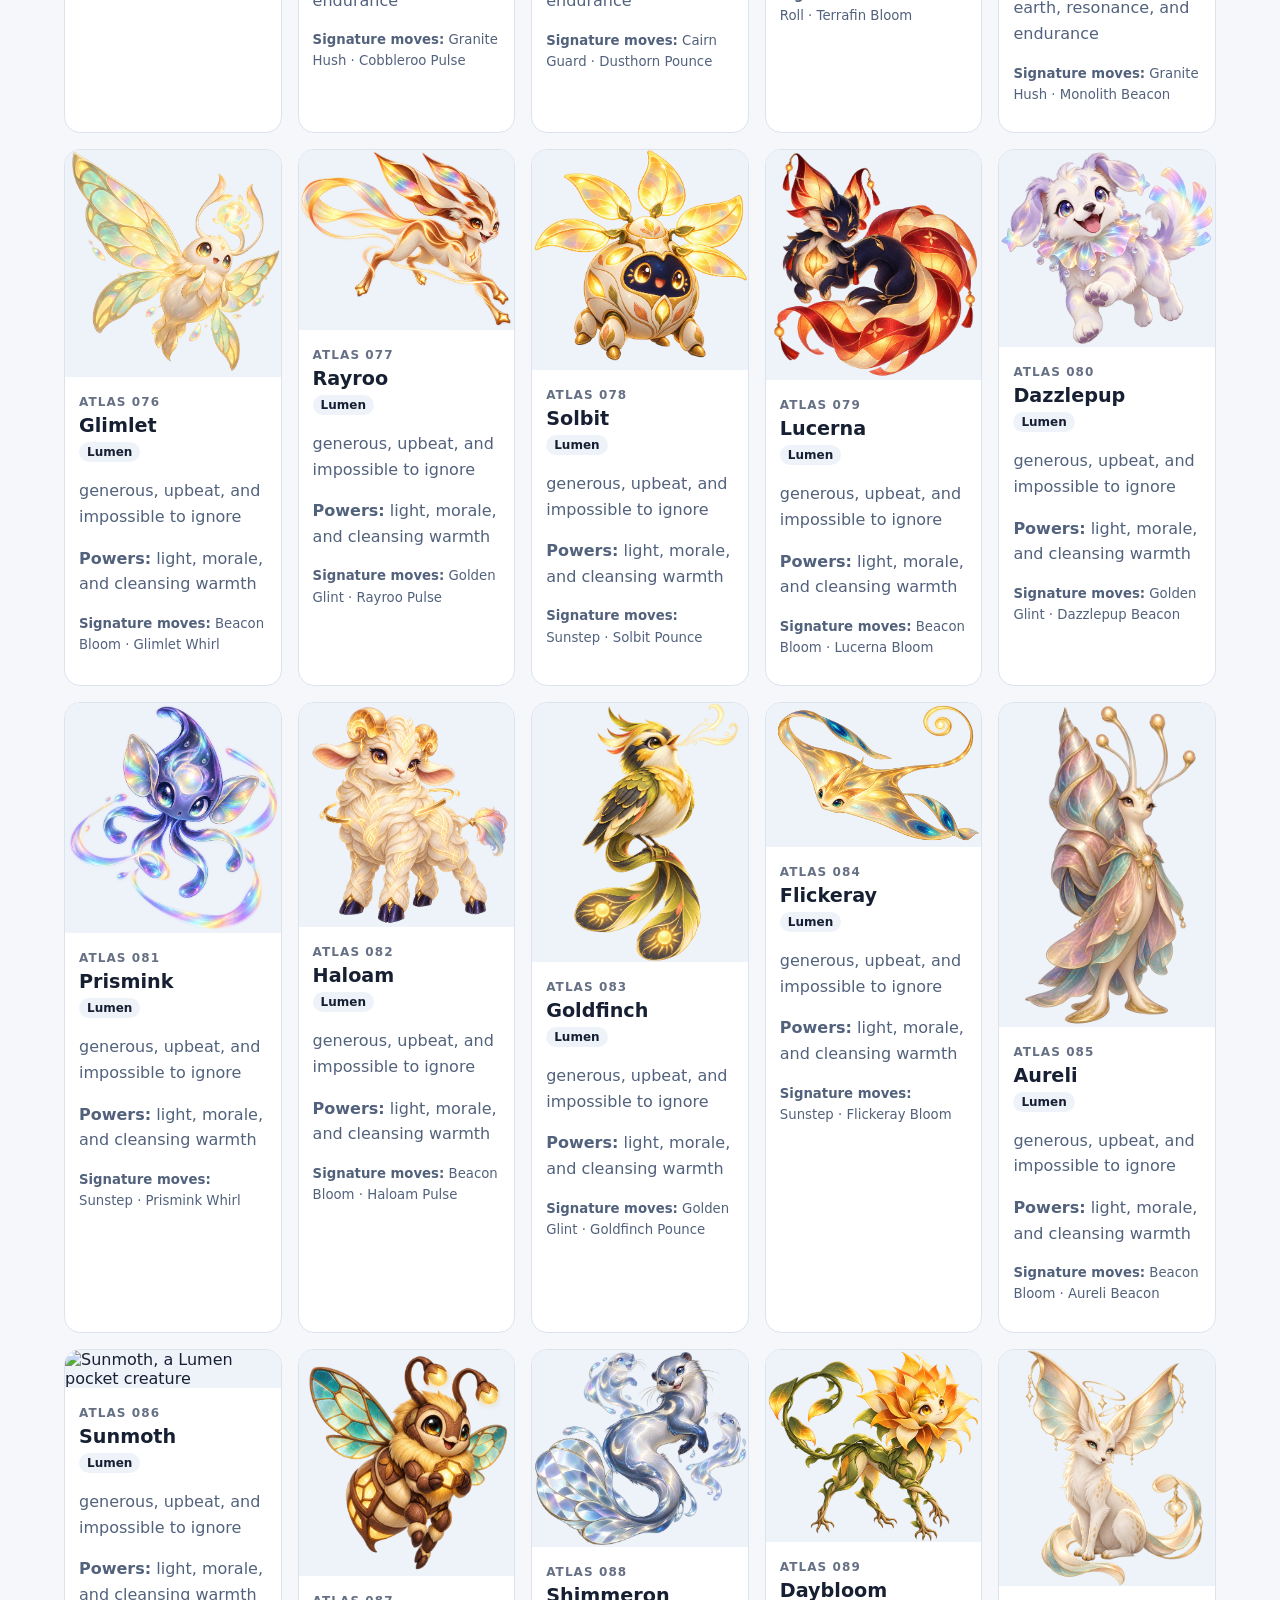
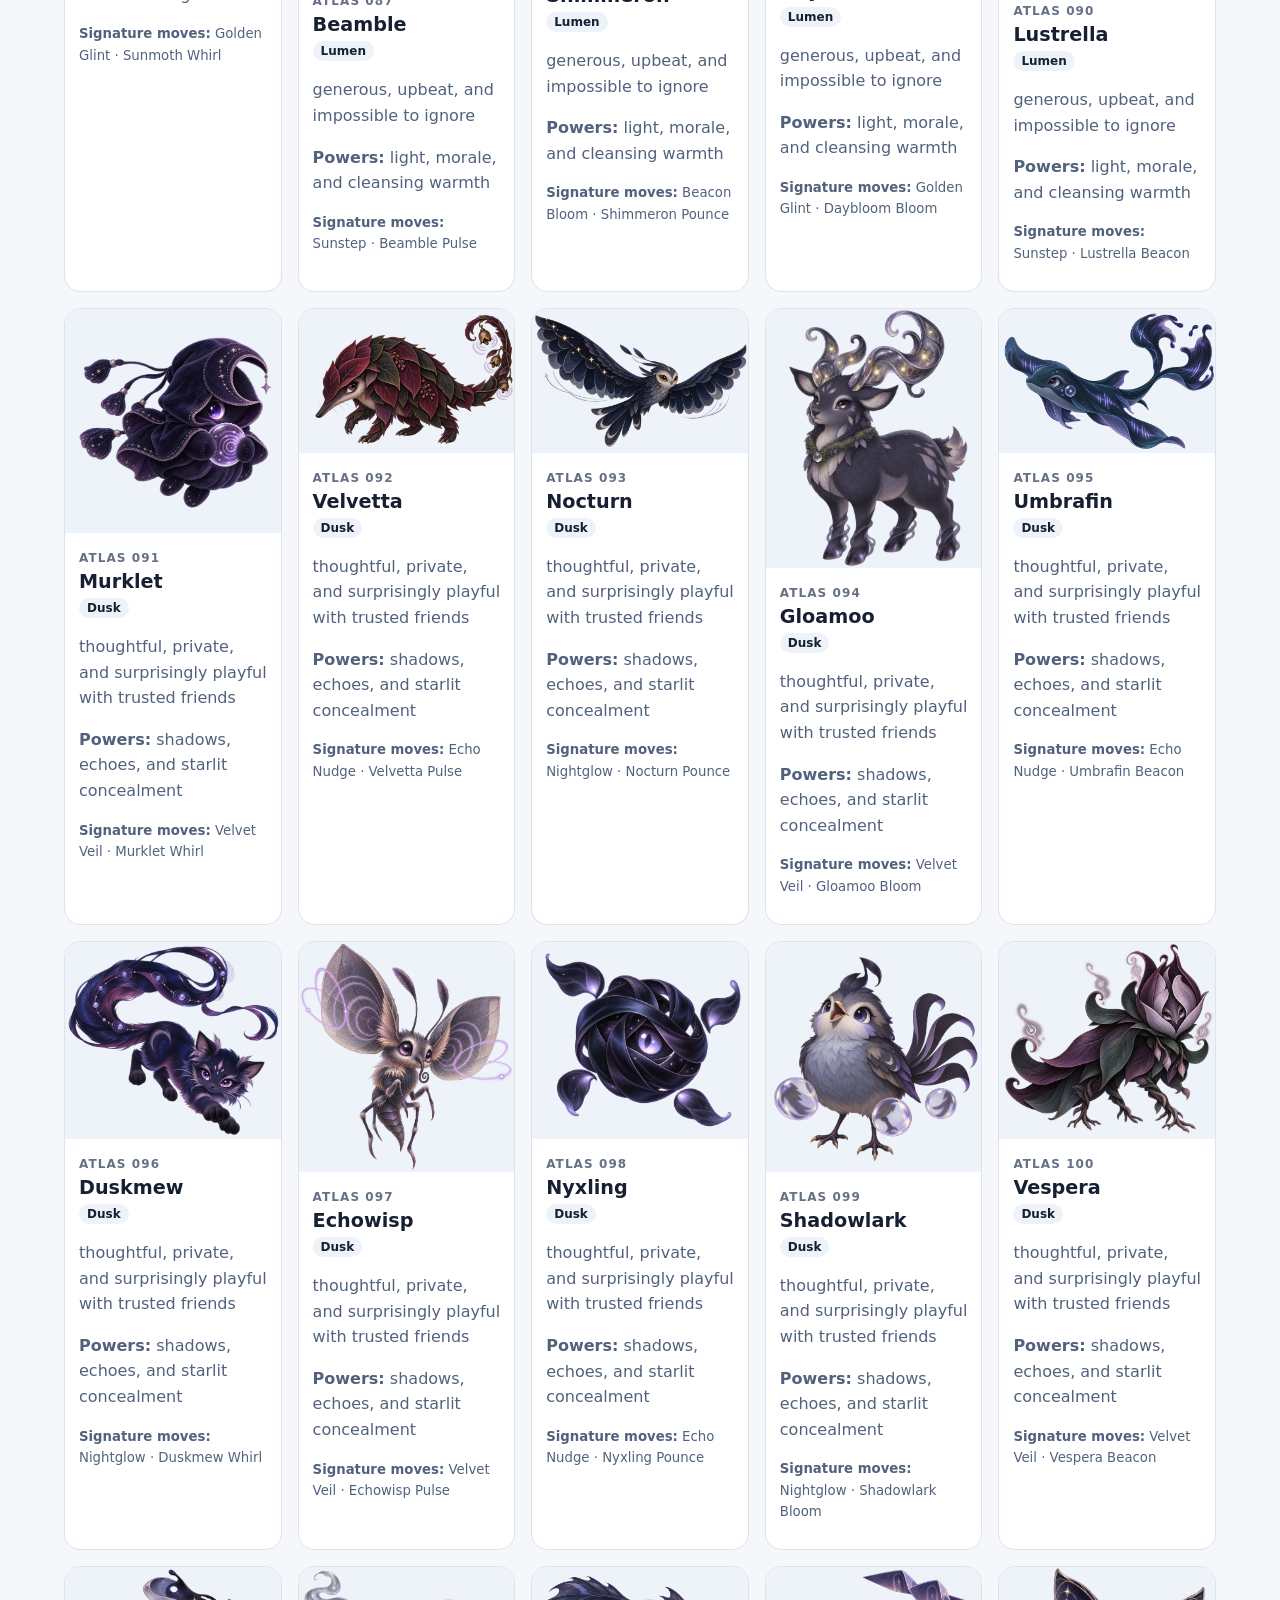
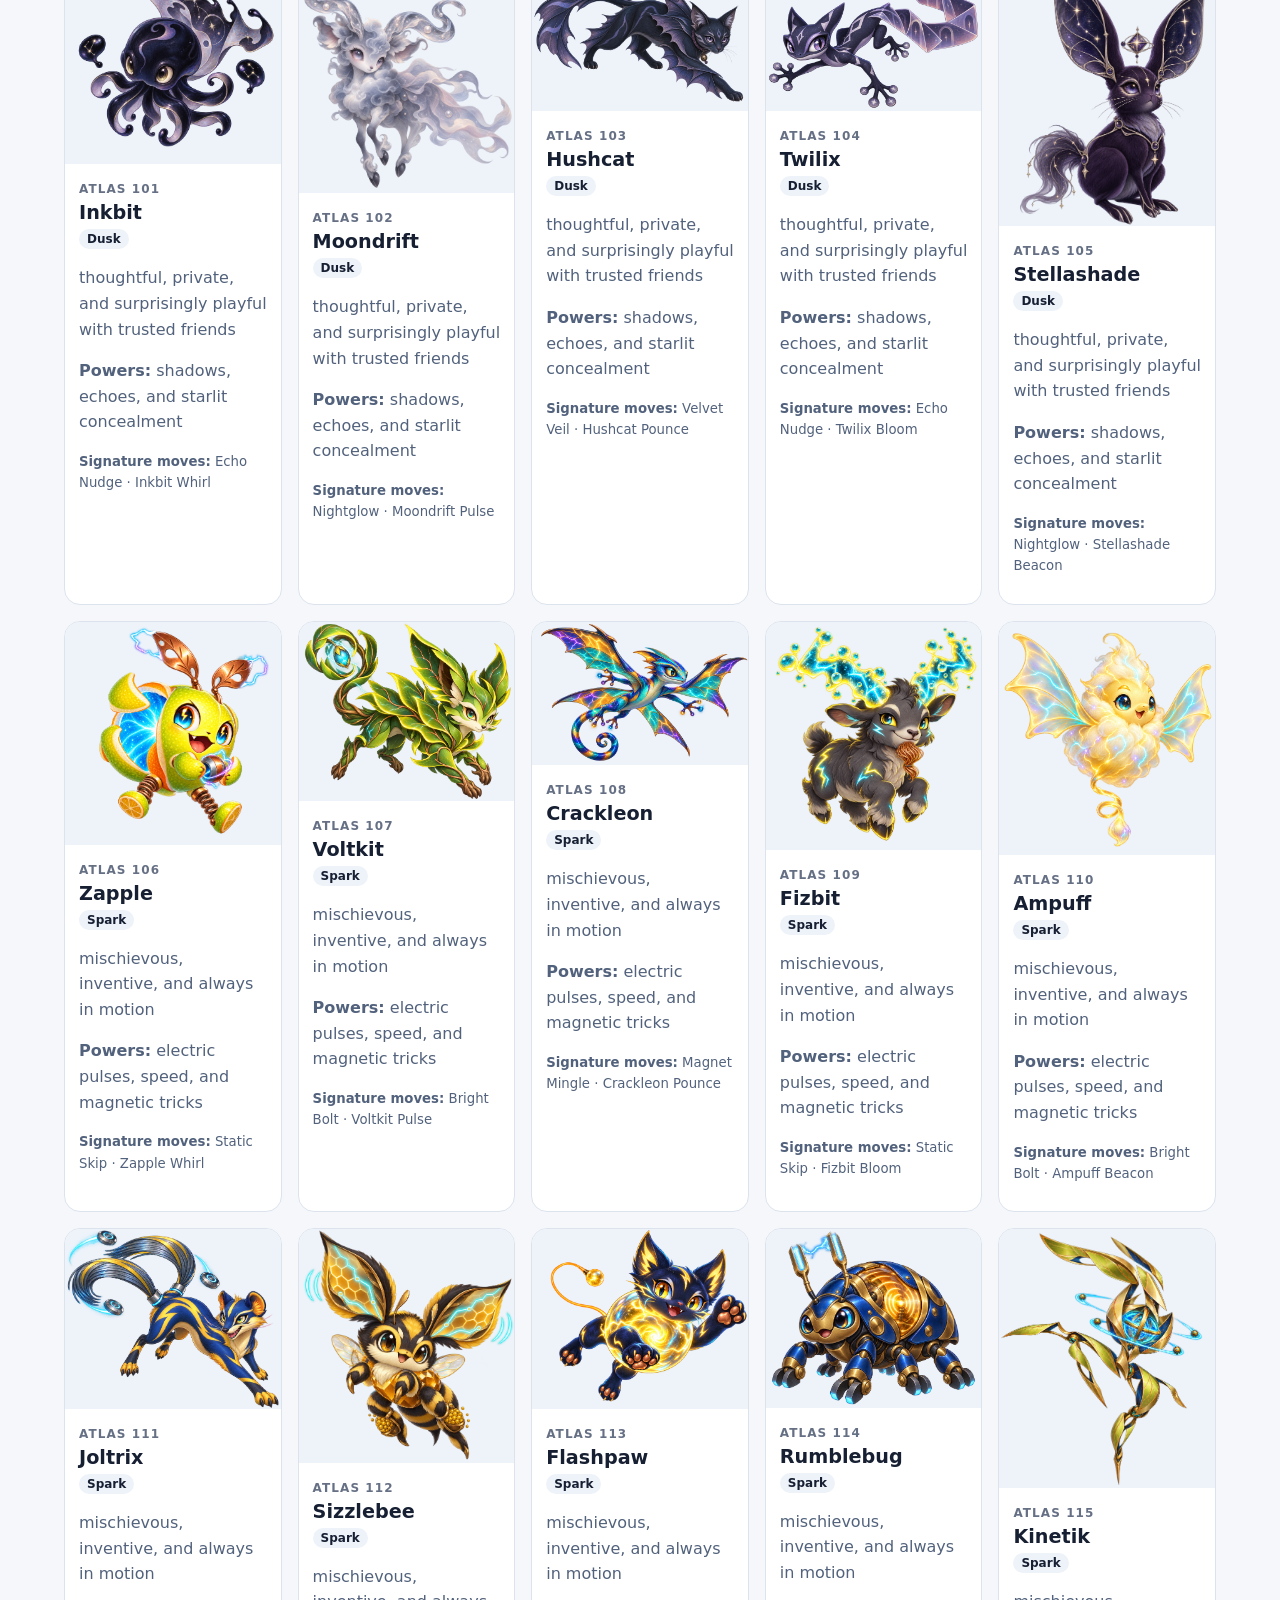
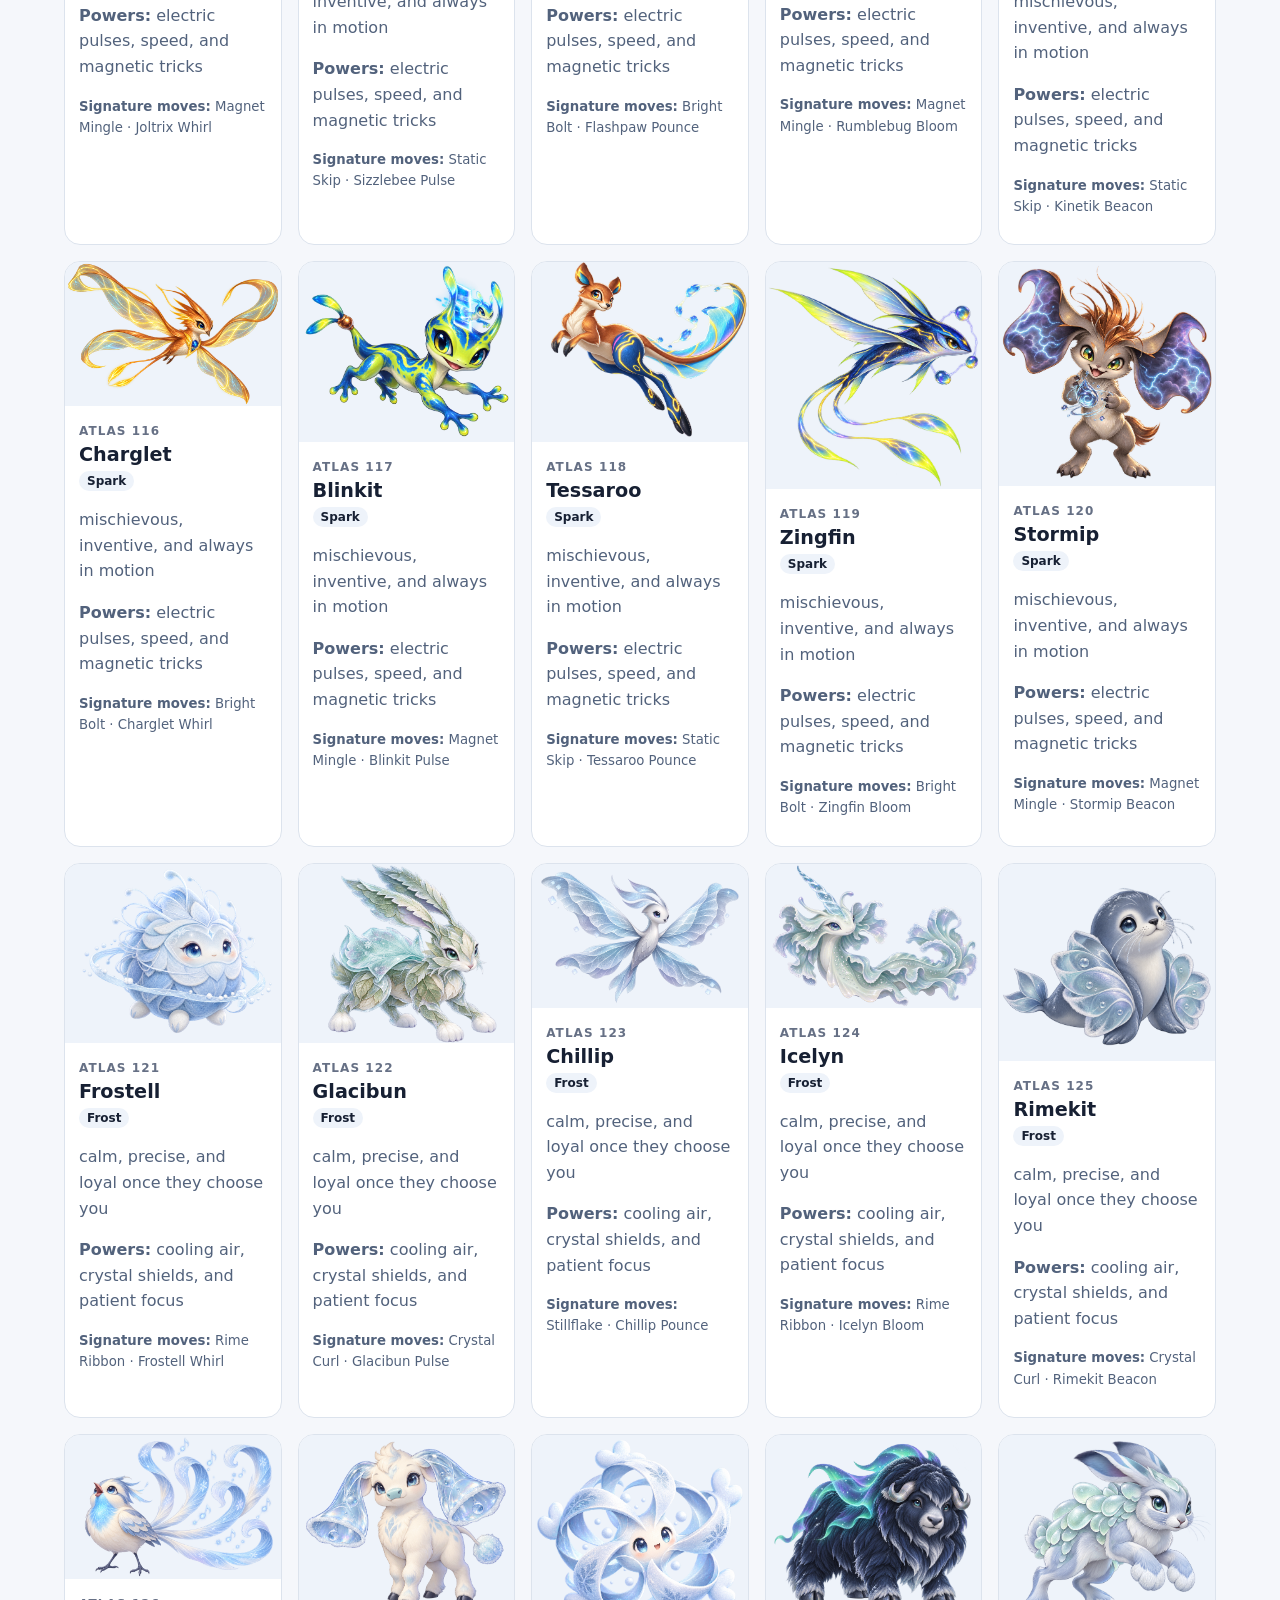
==== commit 688676ac: "Keep Zymorai Atlas independent" ====
--- a/index.html
+++ b/index.html
@@ -1,56 +1 @@
-<!DOCTYPE html>
-<html lang="pt-BR">
-<head>
-  <meta charset="UTF-8">
-  <meta name="viewport" content="width=device-width, initial-scale=1.0">
-
-  <title>Calcora - Ferramentas simples e rápidas</title>
-  <meta name="description" content="Ferramentas online simples para cálculos rápidos, conversões e utilidades do dia a dia.">
-
-  <link rel="stylesheet" href="/style.css">
-</head>
-
-<body>
-
-<header>
-  <a class="logo" href="/">calc<span>ora</span></a>
-</header>
-
-<main>
-  <div class="card">
-
-    <p><a href="/en/">English</a></p>
-
-    <h1>Ferramentas do Calcora</h1>
-    <p>Resolva cálculos do dia a dia de forma rápida e sem complicação.</p>
-
-    <div class="tool-list">
-
-      <a href="/calculadora-combustivel/">
-        ⛽ Calculadora de Combustível
-      </a>
-      <a href="/gerador-cpf/">
-        🧾 Gerador de CPF
-      </a>
-      <a href="/contador-palavras/">
-        ✍️ Contador de Palavras e Caracteres
-      </a>
-      <a href="/calculadora-dias/">
-        📅 Calculadora de Dias Entre Datas
-      </a>
-      <a href="/gerador-cnpj/">
-        🏢 Gerador de CNPJ
-      </a>
-      <a href="/conversor-unidades/">
-        📏 Conversor de Unidades
-      </a>
-      <a href="/desembaralhador-palavras/">
-        🔤 Desembaralhador de Palavras
-      </a>
-    </div>
-
-  </div>
-</main>
-
-</body>
-</html>
+<!doctype html><html lang="en"><head><meta charset="utf-8"><meta name="viewport" content="width=device-width,initial-scale=1"><meta name="description" content="Meet the original creatures of the Zymorai Atlas."><title>Zymorai Atlas — Pocket Creatures</title><link rel="stylesheet" href="styles.css"><script type="module" src="app.js"></script></head><body><header><a class="brand" href="/en/">calc<span>ora</span></a><span>Zymorai Atlas · 151 original pocket creatures</span></header><main><section class="hero"><img src="field-guide-cover.png" alt="An original ensemble of Zymorai pocket creatures"><div><p class="eyebrow">The Zymorai Atlas</p><h1>151 pocket creatures. One original world.</h1><p>Each creature has its own element, temperament, power set, signature moves, and portrait. Explore the Atlas — no existing game universe required.</p></div></section><div id="filters"></div><section id="grid" class="grid" aria-live="polite"></section></main></body></html>
--- a/styles.css
+++ b/styles.css
@@ -0,0 +1 @@
+:root{font-family:Inter,ui-sans-serif,system-ui,sans-serif;color:#172033;background:#f5f7fb;--green:#22c55e;--line:#dce3ed;--muted:#52627c}*{box-sizing:border-box}body{margin:0}header{padding:18px 28px;background:#fff;border-bottom:1px solid var(--line);display:flex;justify-content:space-between;gap:15px;color:var(--muted);font-size:.9rem}.brand{font:800 26px Arial,sans-serif;color:#172033;text-decoration:none}.brand span{color:var(--green)}main{max-width:1200px;margin:38px auto;padding:0 24px}.hero{display:grid;grid-template-columns:1.1fr 1fr;gap:32px;align-items:center;background:#fff;border:1px solid var(--line);border-radius:22px;overflow:hidden}.hero img{width:100%;height:100%;min-height:300px;object-fit:cover}.hero div{padding:22px 30px}.eyebrow{text-transform:uppercase;color:#16803a;font-size:.78rem;letter-spacing:.12em;font-weight:800}h1{font-size:clamp(2.2rem,5vw,4.4rem);line-height:1.02;letter-spacing:-.055em;margin:10px 0 18px}p{color:var(--muted);line-height:1.6}.filters{display:flex;gap:8px;flex-wrap:wrap;margin:28px 0}.filters button{border:1px solid var(--line);border-radius:999px;padding:8px 12px;background:white;color:#172033;font:600 .85rem inherit;cursor:pointer}.filters button.active,.filters button:hover{background:#dcfce7;border-color:#86efac}.grid{display:grid;grid-template-columns:repeat(auto-fill,minmax(210px,1fr));gap:16px}.card{background:#fff;border:1px solid var(--line);border-radius:16px;overflow:hidden}.card img{width:100%;display:block;background:#eef3fa}.copy{padding:14px}.num{font-size:.75rem;color:#667085;font-weight:800;letter-spacing:.09em}.card h2{margin:4px 0;font-size:1.2rem}.element{display:inline-block;padding:3px 8px;border-radius:99px;font-size:.75rem;font-weight:800;color:#172033;background:#eef3fa}.moves{font-size:.83rem;color:var(--muted)}dialog{border:0;border-radius:18px;padding:0;width:min(680px,calc(100% - 32px);)}@media(max-width:720px){header span{display:none}main{margin:22px auto;padding:0 15px}.hero{grid-template-columns:1fr}.hero img{min-height:230px}.hero div{padding:10px 22px 24px}}
